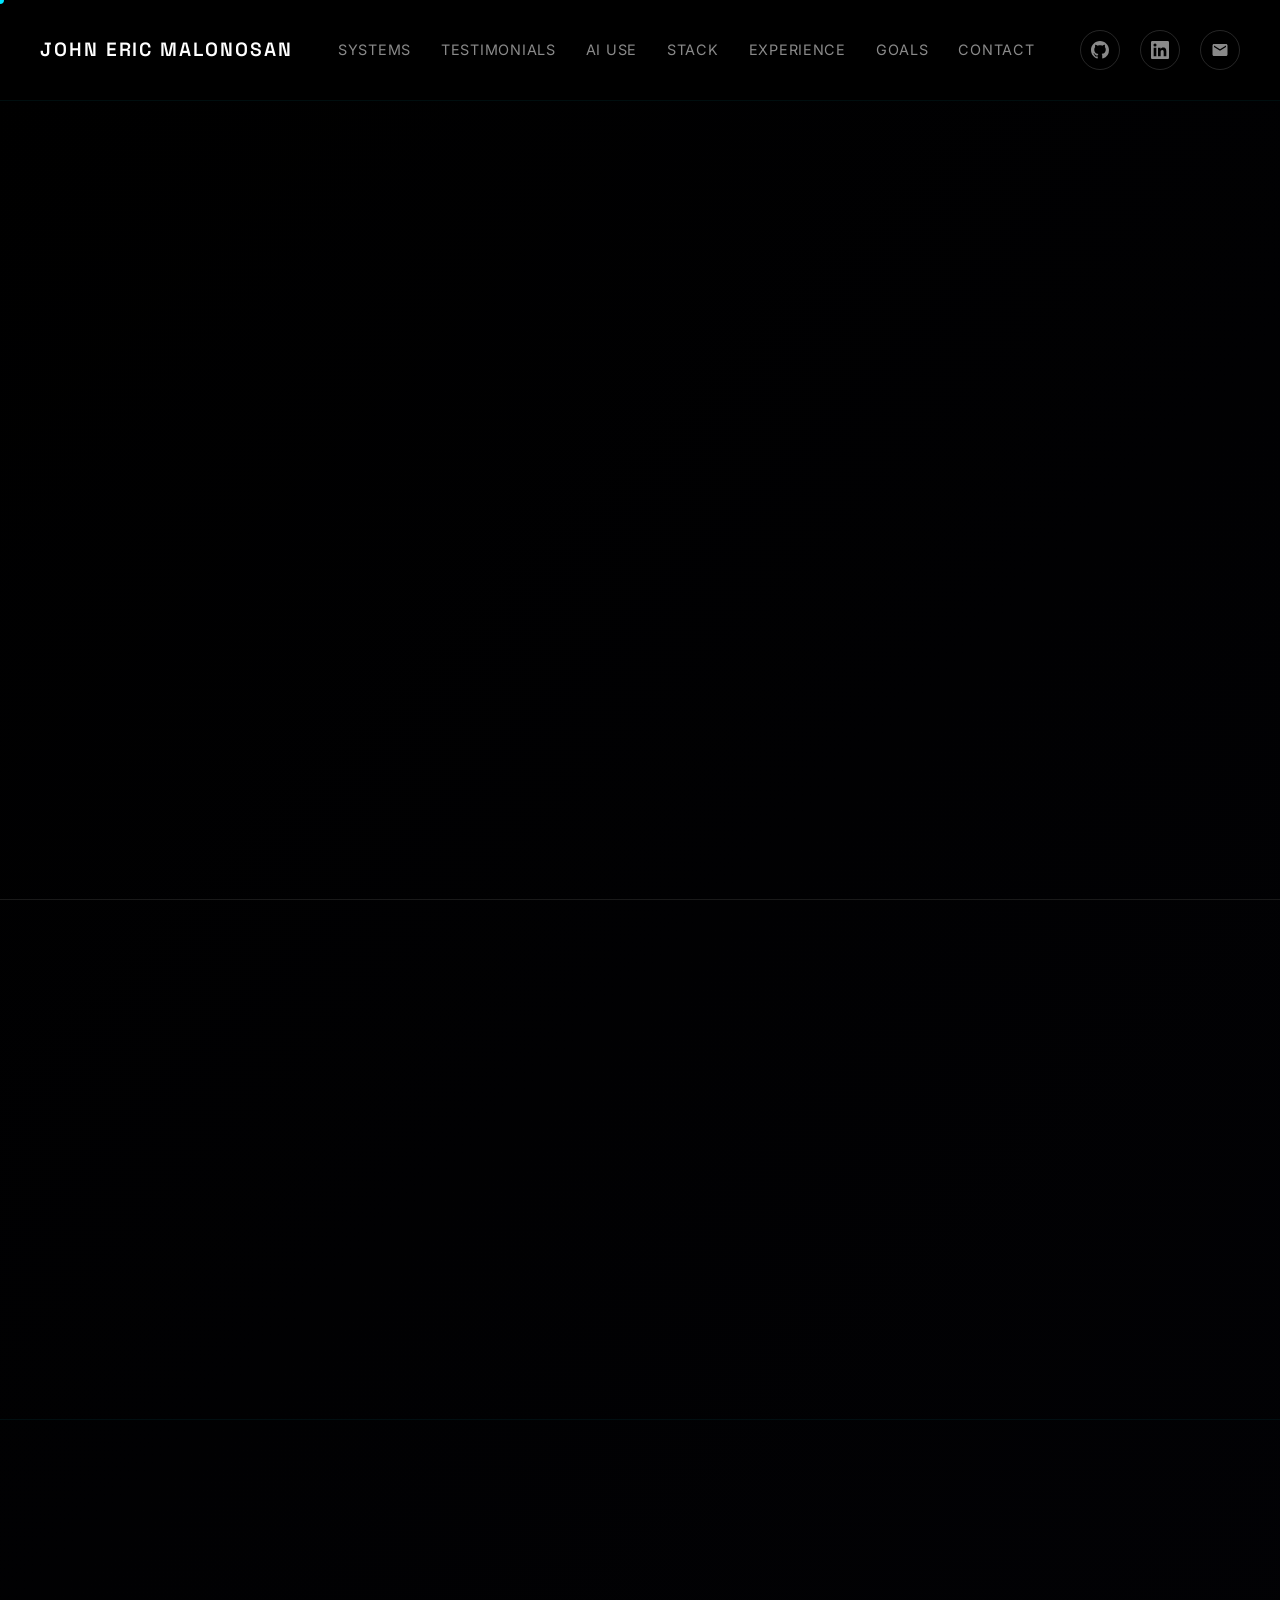
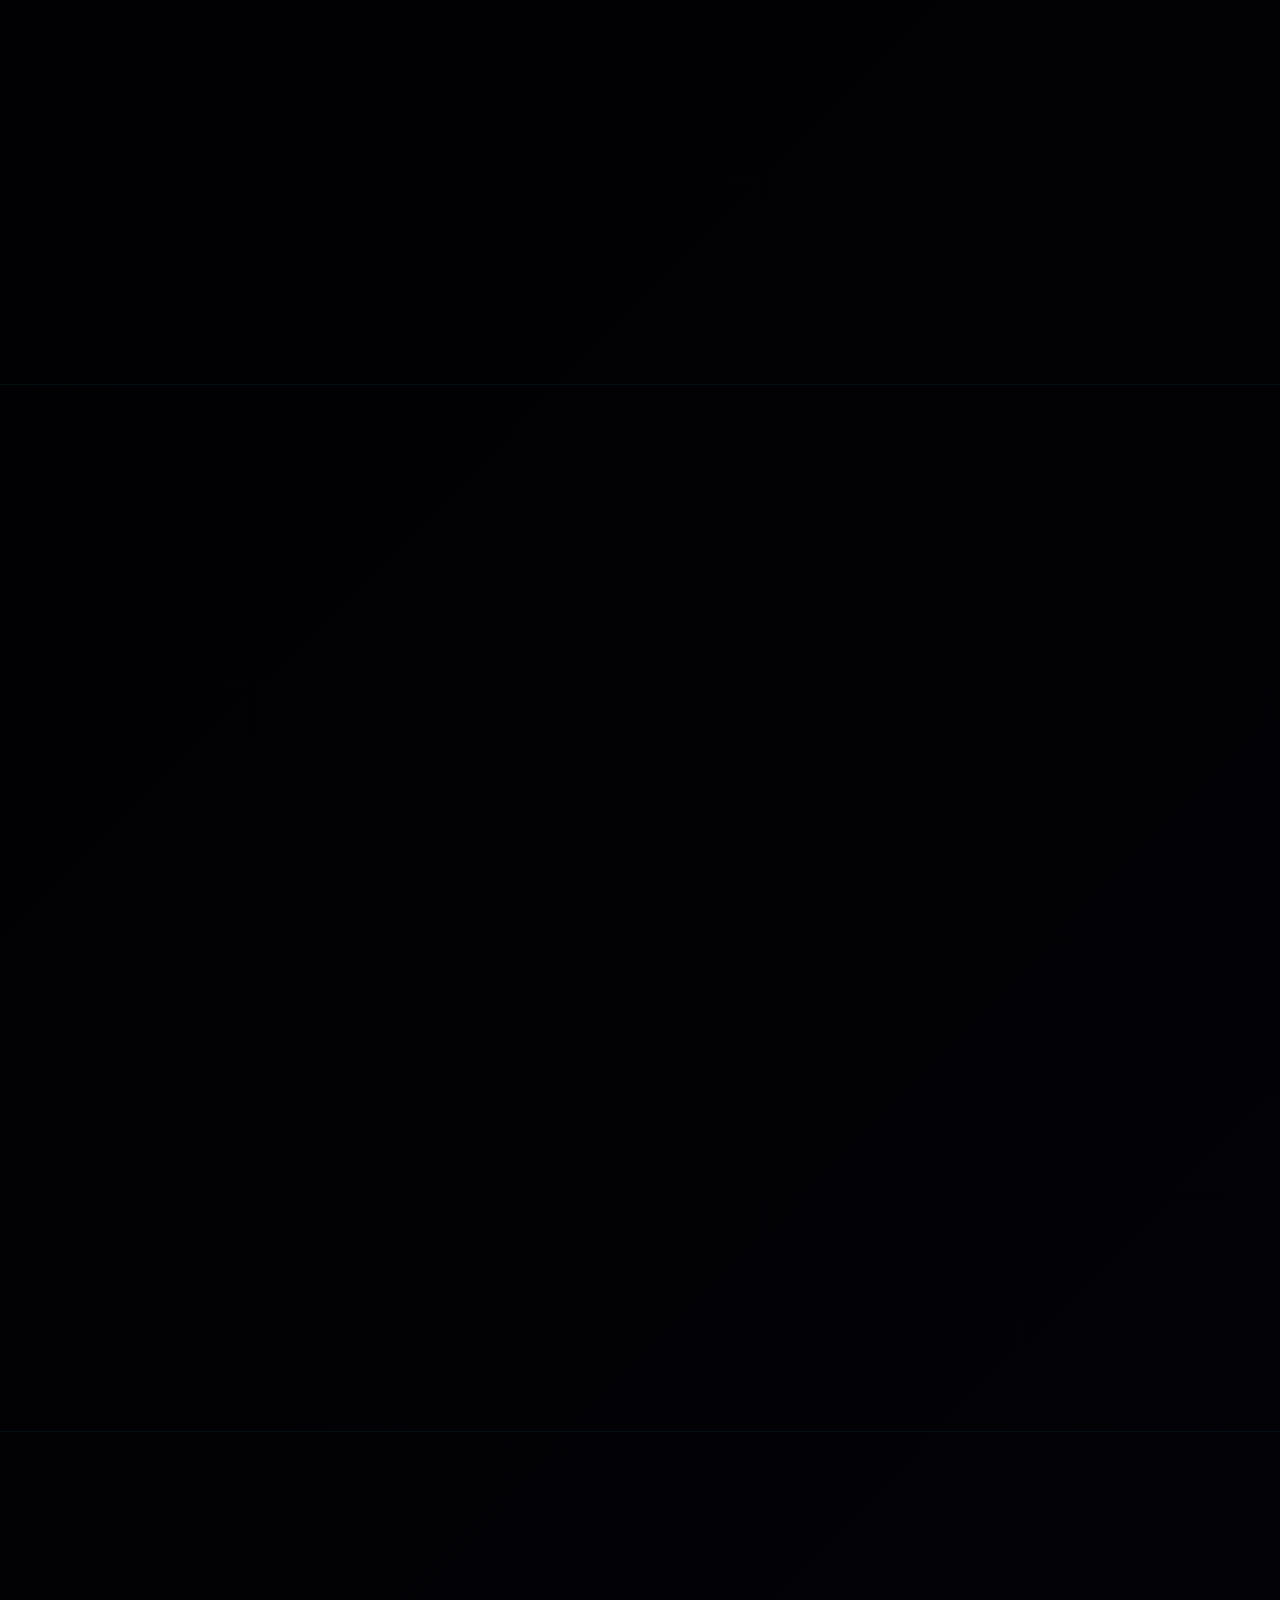
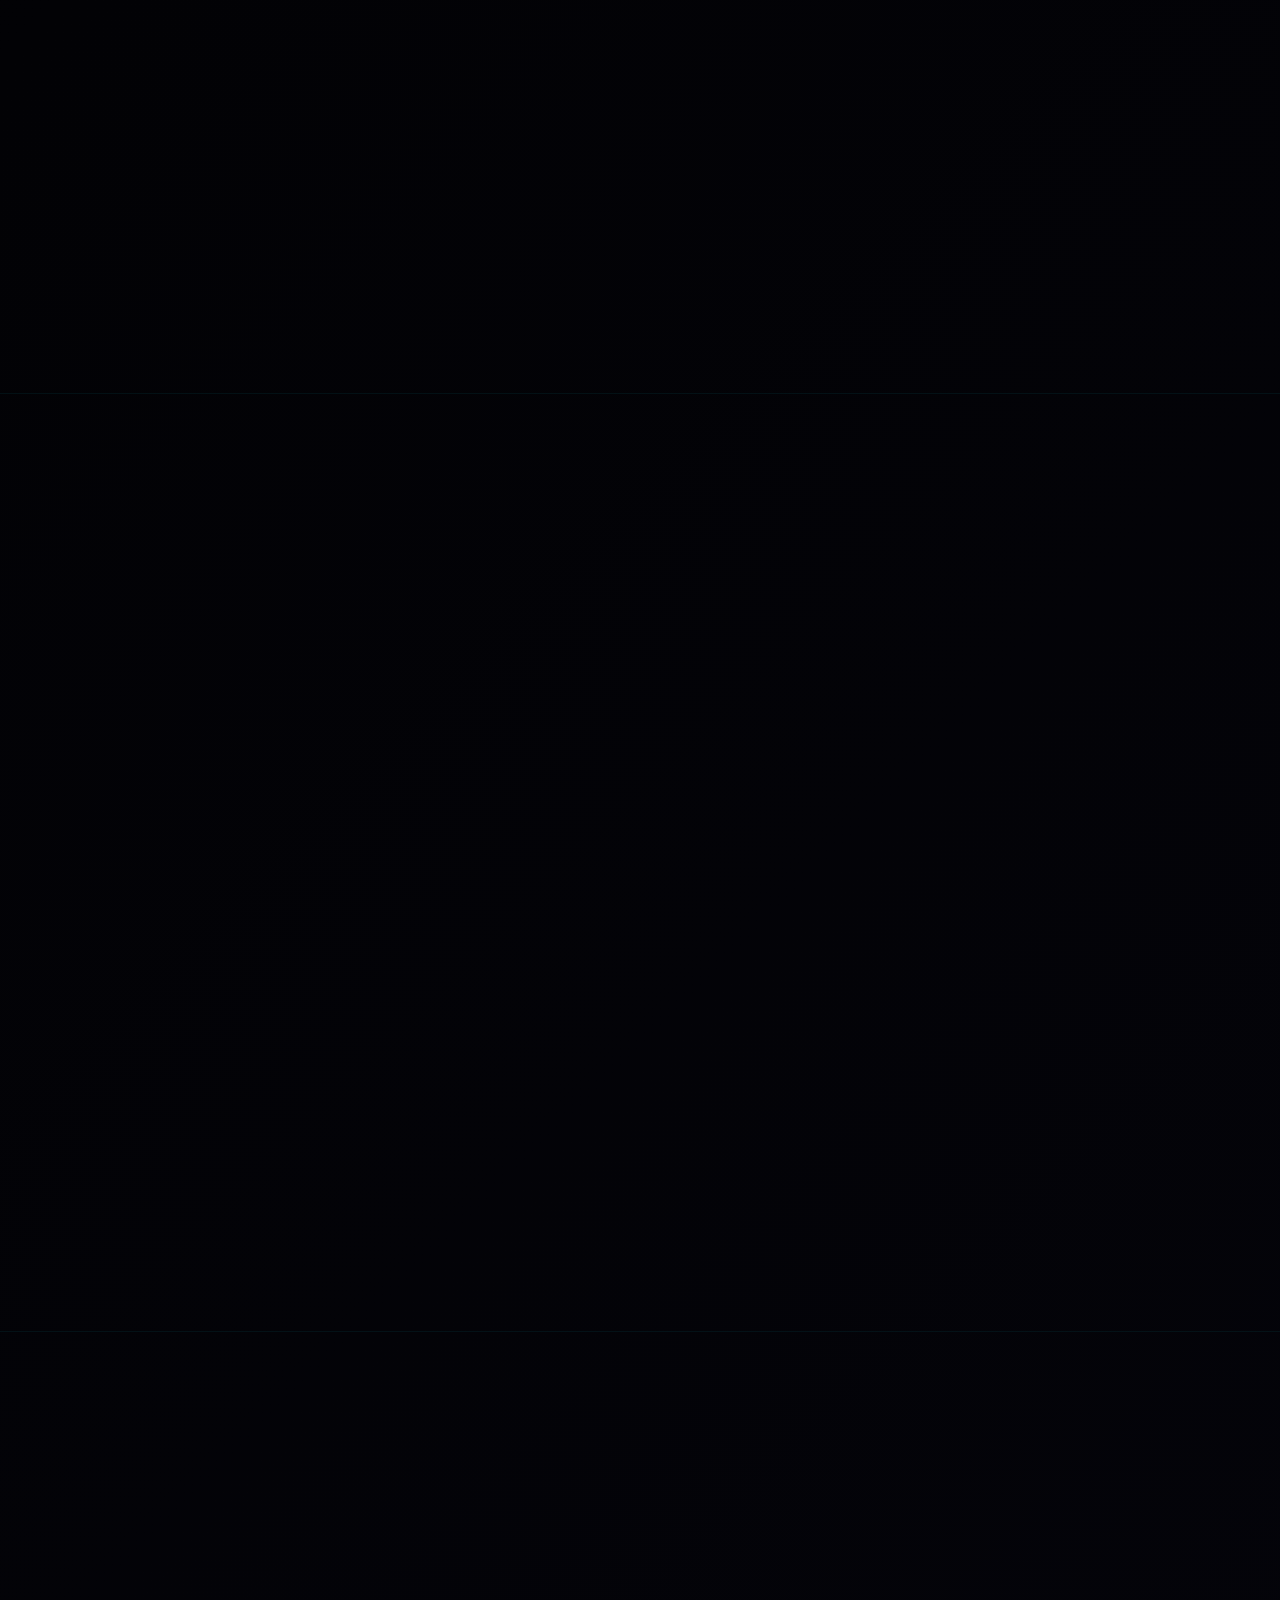
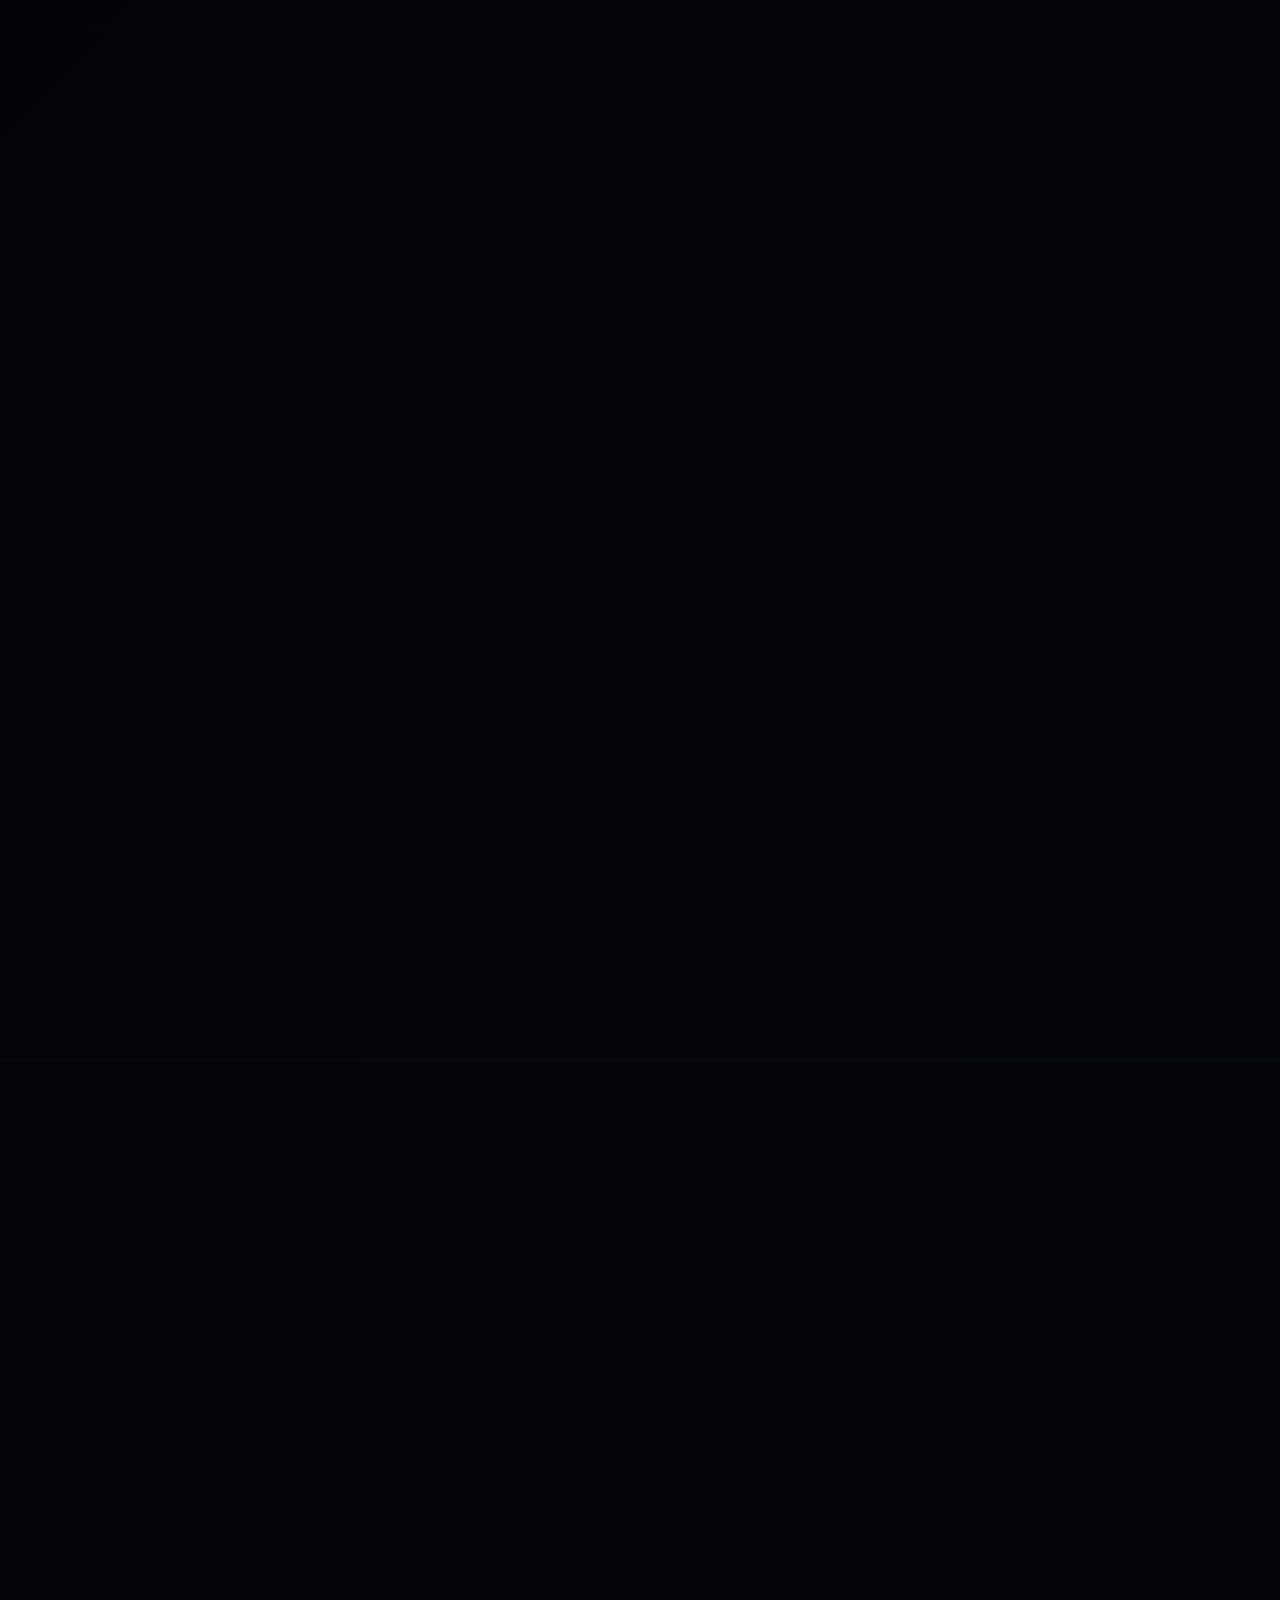
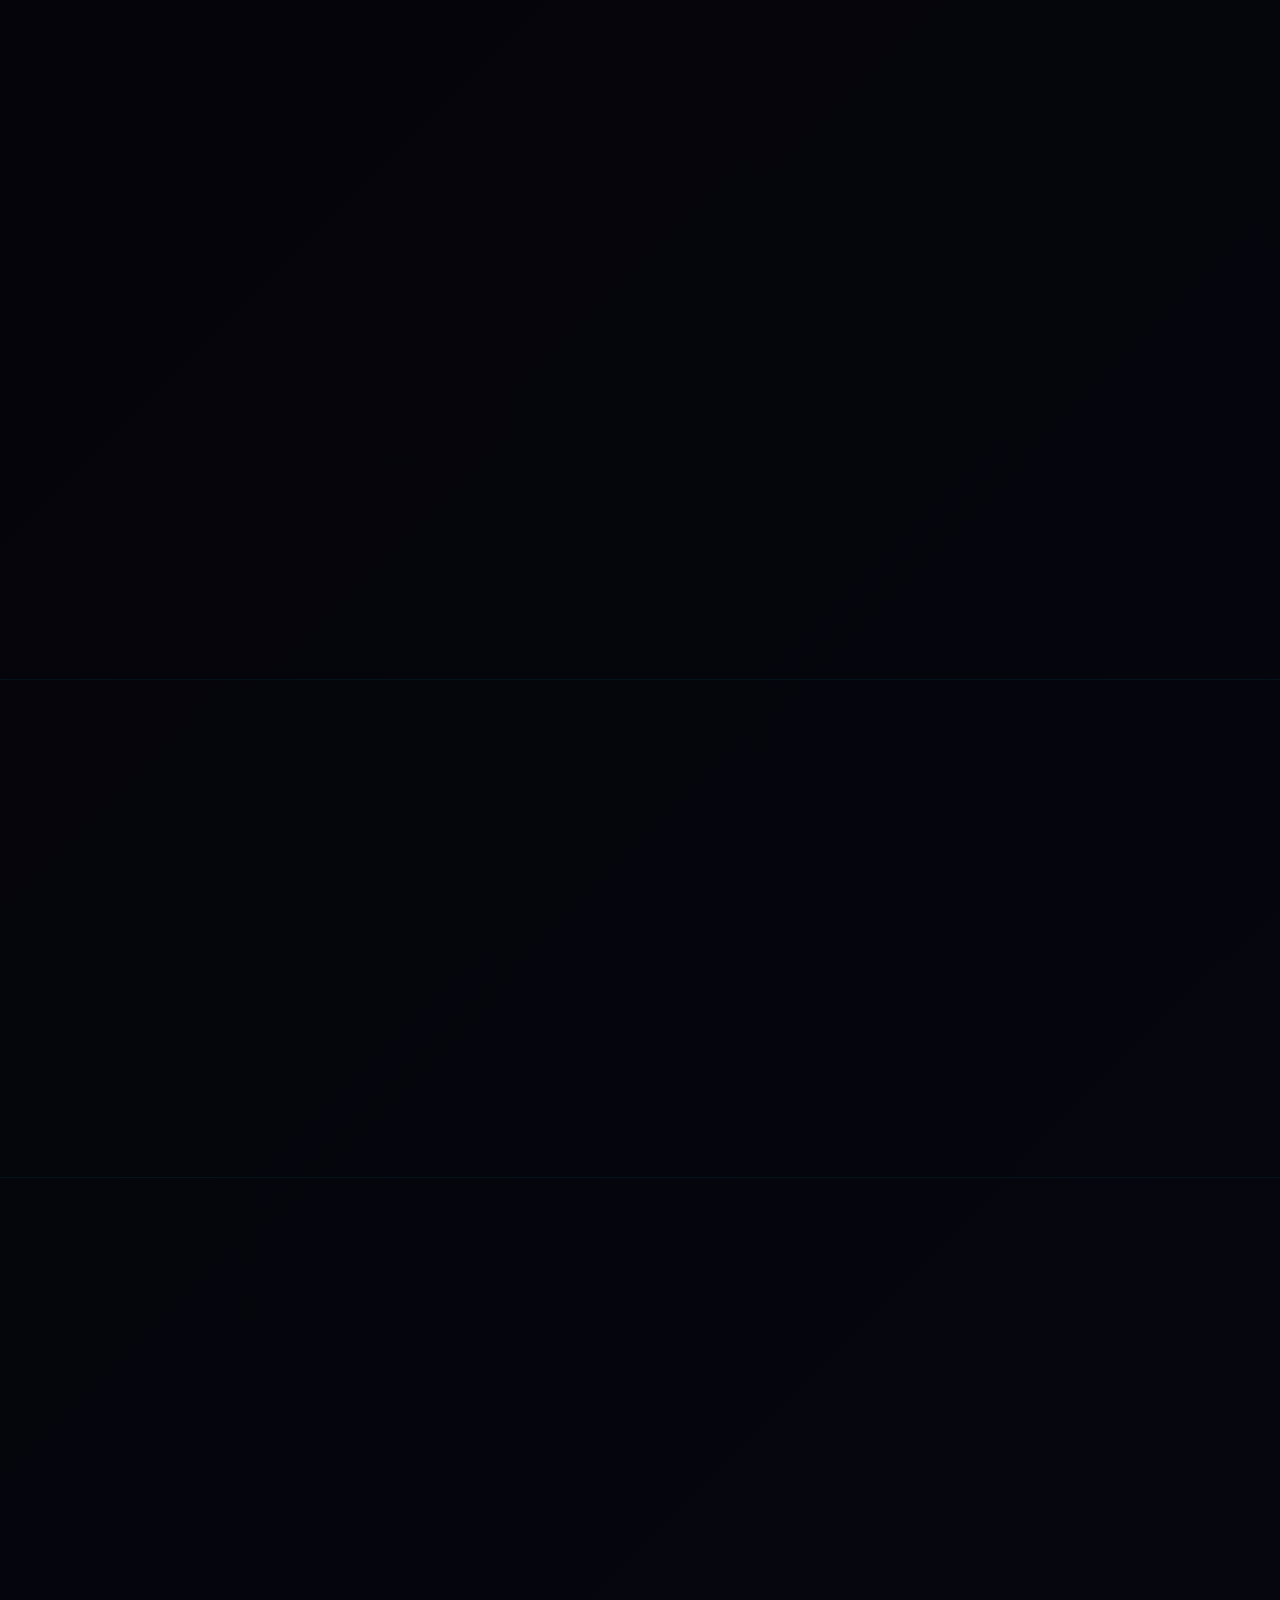
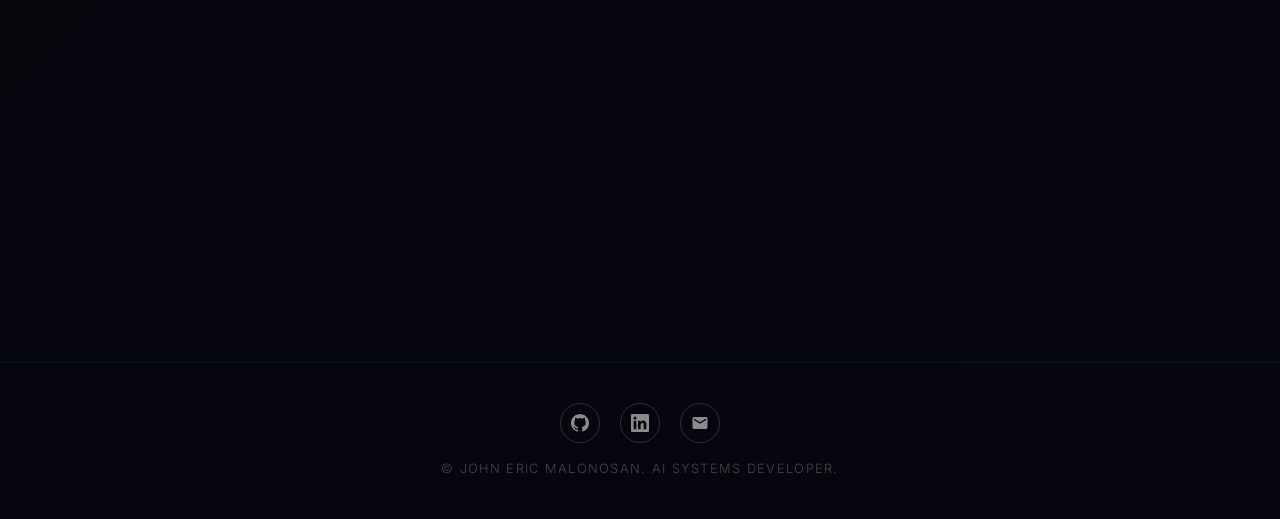
==== index.html @ 4e678adf "Portfolio v1.0 — AI Systems Developer" ====
<!DOCTYPE html>
<html lang="en">
<head>
    <meta charset="UTF-8">
    <meta name="viewport" content="width=device-width, initial-scale=1.0">
    <title>John Eric Malonosan | AI Systems Developer</title>
    <meta name="description" content="AI Systems Developer with 13+ years in IT, logistics, and business systems. Building AI-assisted tools that turn manual workflows into structured systems, dashboards, and automation-ready processes.">
    <meta property="og:title" content="John Eric Malonosan | AI Systems Developer">
    <meta property="og:description" content="AI Systems Developer with 13+ years in IT, logistics, and business systems. Building AI-assisted tools for workflow automation.">
    <meta property="og:type" content="website">
    <meta property="og:image" content="assets/herorobot.png">
    <link rel="preconnect" href="https://fonts.googleapis.com">
    <link rel="preconnect" href="https://fonts.gstatic.com" crossorigin>
    <link href="https://fonts.googleapis.com/css2?family=Inter:wght@300;400;500&family=Space+Grotesk:wght@300;400;500;600;700&display=swap" rel="stylesheet">
    <link rel="stylesheet" href="styles.css">
    <style>
        body {
            background: linear-gradient(135deg, #000000 0%, #06060f 100%);
        }
        section { padding: 120px 0; }
        h1 { font-size: clamp(3rem, 7vw, 6.5rem); }
        h2 { font-size: clamp(2.5rem, 6vw, 5rem); margin-bottom: 40px; }
        p { max-width: 600px; }
        .nav-links { display: flex; gap: 30px; }
        .nav-links a { font-size: 0.9rem; text-transform: uppercase; letter-spacing: 0.05em; font-weight: 400; color: var(--text-muted); }
        .nav-links a:hover { color: var(--text-color); opacity: 1; }
        .nav-links a.active { color: var(--accent); }

        /* Hero */
        .hero {
            min-height: 100vh; display: flex; align-items: center;
            padding-top: 100px; border-bottom: 1px solid #1a1a1a;
        }
        .hero-container {
            display: flex; justify-content: space-between; align-items: center; gap: 80px;
        }
        .hero-left { flex: 1; }
        .hero-right { flex: 0 0 35%; max-width: 400px; }
        
        .hero-meta {
            display: flex; justify-content: space-between; margin-bottom: 40px;
            font-family: var(--font-display); font-size: 0.9rem; text-transform: uppercase;
            letter-spacing: 0.1em; color: var(--text-muted);
        }
        .hero h1 { margin-bottom: 40px; }
        .hero-subtext { font-size: 1.5rem; max-width: 800px; margin-bottom: 60px; color: #e0e0e0; }

        /* Profile Image */
        .hero-img-wrapper {
            width: 100%; aspect-ratio: 4/5; overflow: hidden;
            position: relative; cursor: none;
        }
        .hero-img {
            width: 100%; height: 100%; object-fit: cover;
            display: block;
        }
        .hero-img-robot {
            position: absolute; top: 0; left: 0; z-index: 0;
        }
        .hero-img-real {
            position: absolute; top: 0; left: 0; z-index: 1;
            transform-origin: center center;
            transform: scale(1);
            opacity: 1;
        }
        .electric-particle {
            position: absolute; z-index: 4; pointer-events: none;
            width: 2px; background: var(--accent);
            box-shadow: 0 0 6px var(--accent), 0 0 12px rgba(0,229,255,0.5);
            opacity: 0;
        }
        .scanner-line {
            position: absolute; left: 0; width: 100%; height: 3px;
            background: var(--accent);
            box-shadow: 0 0 15px var(--accent), 0 0 40px rgba(0,229,255,0.3), 0 -2px 8px rgba(255,0,80,0.4), 0 2px 8px rgba(0,80,255,0.4);
            z-index: 4; pointer-events: none;
            top: 0%; opacity: 0;
            transition: opacity 0.3s;
        }
        .hero-img-wrapper.scanning .scanner-line {
            opacity: 1;
        }
        .glitch-layer {
            position: absolute; top: 0; left: 0;
            width: 100%; height: 100%;
            z-index: 3; pointer-events: none;
            opacity: 0; mix-blend-mode: screen;
        }

        /* VHS Static Reveal */
        .vhs-overlay {
            position: absolute; top: 0; left: 0;
            width: 100%; height: 100%;
            pointer-events: none; z-index: 5;
            transition: opacity 0.8s cubic-bezier(0.16, 1, 0.3, 1);
        }
        .vhs-overlay::before {
            content: '';
            position: absolute; top: -10%; left: -10%;
            width: 120%; height: 120%;
            background-image:
                repeating-linear-gradient(90deg, transparent, transparent 2px, rgba(255,255,255,0.08) 2px, rgba(255,255,255,0.08) 3px),
                repeating-linear-gradient(0deg, transparent, transparent 1px, rgba(0,229,255,0.06) 1px, rgba(0,229,255,0.06) 2px);
            opacity: 0.5;
            animation: vhs-jitter 0.3s steps(4) infinite;
            mix-blend-mode: screen;
        }
        .vhs-overlay::after {
            content: '';
            position: absolute; top: -5%; left: -5%;
            width: 110%; height: 110%;
            background: repeating-linear-gradient(0deg, transparent, transparent 2px, rgba(255,255,255,0.04) 2px, rgba(255,255,255,0.04) 3px);
            opacity: 0.6;
            animation: vhs-jitter 0.35s steps(5) infinite reverse;
        }
        .hero-img-wrapper.scanning .vhs-overlay::before { opacity: 0.8; }
        .hero-img-wrapper.scanning .vhs-overlay::after { opacity: 0.9; }
        @keyframes vhs-jitter {
            0% { transform: translate(0, 0); }
            20% { transform: translate(-2px, 1px); }
            50% { transform: translate(1px, -1px); }
            80% { transform: translate(-1px, 2px); }
        }
        .vhs-bar {
            position: absolute; left: -5%;
            width: 110%; height: 18px;
            background: linear-gradient(90deg, transparent 0%, rgba(255,255,255,0.12) 10%, rgba(0,229,255,0.08) 30%, rgba(255,255,255,0.15) 50%, rgba(0,229,255,0.07) 70%, rgba(255,255,255,0.12) 90%, transparent 100%);
            box-shadow: 0 0 30px rgba(0,229,255,0.06), 0 0 60px rgba(0,229,255,0.03);
            opacity: 0; pointer-events: none; border-radius: 1px;
            animation: vhs-sweep 2s ease-in-out infinite;
        }
        @keyframes vhs-sweep {
            0% { top: -12%; opacity: 0; }
            3% { opacity: 0.9; }
            15% { top: 10%; opacity: 0.8; }
            35% { top: 60%; opacity: 1; }
            50% { top: 25%; opacity: 0.6; }
            65% { top: 75%; opacity: 0.9; }
            80% { top: 5%; opacity: 0.7; }
            95% { opacity: 0.6; }
            100% { top: 110%; opacity: 0; }
        }
        .hero-img-wrapper:hover .vhs-overlay { opacity: 0; }

        /* Metrics */
        .metrics-grid { display: grid; grid-template-columns: repeat(3, 1fr); gap: 40px; }
        .metric-card h3 { font-size: 4rem; font-weight: 500; margin-bottom: 10px; color: var(--accent); }
        .metric-card p { font-size: 0.9rem; text-transform: uppercase; letter-spacing: 0.1em; }

        /* Projects */
        .projects-grid { display: grid; grid-template-columns: 1fr 1fr; gap: 40px; }
        
        .project-card {
            border-top: 1px solid rgba(0, 229, 255, 0.15); padding-top: 30px; 
            transition: all 0.4s cubic-bezier(0.16, 1, 0.3, 1);
            display: flex; flex-direction: column; text-decoration: none; color: inherit;
        }
        .project-card:hover {
            transform: translateY(-8px); border-top-color: var(--accent); opacity: 1;
        }
        
        .project-tags { display: flex; gap: 10px; margin-bottom: 20px; flex-wrap: wrap; }
        .project-tags span { font-size: 0.75rem; padding: 4px 10px; border: 1px solid #333; border-radius: 20px; text-transform: uppercase; letter-spacing: 0.05em; color: #aaa; }
        .project-tags span.live { color: #22C55E; border-color: rgba(34, 197, 94, 0.4); background: rgba(34, 197, 94, 0.1); }
        
        .project-header {
            display: flex; justify-content: space-between; align-items: center; margin-bottom: 20px;
        }
        .project-header h3 { margin-bottom: 0; }
        
        .view-link {
            font-family: var(--font-display); font-size: 0.85rem; text-transform: uppercase; letter-spacing: 0.1em;
            opacity: 0; transform: translateX(-10px); transition: all 0.3s ease; color: var(--accent);
        }
        .project-card:hover .view-link { opacity: 1; transform: translateX(0); }

        .project-details p { margin-bottom: 16px; font-size: 1rem; line-height: 1.5; }
        .project-details p:last-child { margin-bottom: 0; }
        
        .detail-label {
            display: inline-block; font-family: var(--font-display); font-weight: 500;
            color: #fff; font-size: 0.85rem; text-transform: uppercase; letter-spacing: 0.05em;
            margin-right: 8px;
        }
        .label-problem.detail-label { color: #F97316; }
        .label-result.detail-label { color: #22C55E; }
        
        .project-card strong { color: #fff; font-weight: 500; }

        /* AI Use */
        .ai-use-grid { display: grid; grid-template-columns: repeat(3, 1fr); gap: 60px; }
        .ai-use-card h4 { font-size: 1.5rem; margin-bottom: 15px; }

        /* Process */
        .process-timeline { display: flex; flex-direction: column; gap: 40px; }
        .process-step { display: grid; grid-template-columns: 100px 1fr 2fr; gap: 40px; align-items: start; padding-bottom: 40px; border-bottom: 1px solid #1a1a1a; }
        .process-step:last-child { border-bottom: none; }
        .step-number { font-family: var(--font-display); font-size: 1.5rem; color: var(--accent); }
        .step-content h4 { font-size: 1.5rem; }

        /* Stack */
        .stack-grid { display: grid; grid-template-columns: 1fr 1fr; gap: 40px; align-items: start; }
        .stack-card h4 { font-size: 1.2rem; text-transform: uppercase; letter-spacing: 0.1em; color: var(--accent); margin-bottom: 20px; }
        .stack-card p { max-width: none; }
        .tag-cloud { display: flex; flex-wrap: wrap; gap: 12px; }
        .ai-tool-grid {
            display: flex;
            flex-wrap: wrap;
            gap: 20px 16px;
            justify-content: flex-start;
        }
        .ai-tool-item {
            display: flex; flex-direction: column; align-items: center; justify-content: flex-start;
            gap: 6px; text-decoration: none; width: 72px; text-align: center;
            transition: all 0.3s cubic-bezier(0.16, 1, 0.3, 1);
        }
        .ai-tool-item:hover {
            transform: translateY(-4px);
        }
        .ai-tool-icon {
            width: 56px; height: 56px; border-radius: 14px;
            display: flex; align-items: center; justify-content: center;
            border: 1px solid rgba(255,255,255,0.1);
            background: rgba(255,255,255,0.25);
            transition: all 0.3s cubic-bezier(0.16, 1, 0.3, 1);
            overflow: hidden;
            flex-shrink: 0;
        }
        .ai-tool-icon img {
            width: 36px; height: 36px;
            object-fit: contain;
            flex-shrink: 0;
        }
        .ai-tool-item:hover .ai-tool-icon {
            border-color: rgba(255,255,255,0.25);
            box-shadow: 0 8px 24px rgba(0,0,0,0.3);
        }
        .ai-tool-name {
            font-family: var(--font-display); font-size: 0.8rem;
            color: var(--text-muted); text-align: center;
            transition: color 0.3s ease;
        }
        .ai-tool-item:hover .ai-tool-name {
            color: #fff;
        }
        .tag-cloud span { font-family: var(--font-display); font-size: 1.1rem; color: #fff; }
        .cert-grid {
            display: grid; grid-template-columns: 1fr 1fr; gap: 16px;
        }
        .cert-card {
            border: 1px solid #222; padding: 20px; text-decoration: none; color: inherit;
            display: flex; flex-direction: column; gap: 6px;
            transition: all 0.3s cubic-bezier(0.16, 1, 0.3, 1);
        }
        .cert-card:hover {
            border-color: rgba(0, 229, 255, 0.3); transform: translateY(-4px);
        }
        .cert-card h4 { font-size: 0.95rem; font-weight: 500; margin-bottom: 2px; line-height: 1.3; }
        .cert-card .cert-desc { font-size: 0.85rem; color: #aaa; line-height: 1.4; }
        .cert-card .cert-meta { font-size: 0.75rem; color: #666; text-transform: uppercase; letter-spacing: 0.05em; }
        .cert-card .cert-link {
            font-size: 0.7rem; color: var(--accent); text-transform: uppercase; letter-spacing: 0.1em;
            opacity: 0; transition: opacity 0.3s ease; margin-top: 4px;
        }
        .cert-card:hover .cert-link { opacity: 0.7; }

        /* Contact */
        .contact-section { text-align: center; padding: 160px 0; }
        .contact-section h2 { font-size: clamp(3rem, 8vw, 7rem); margin-bottom: 30px; }
        .contact-subtext { margin: 0 auto 60px; font-size: 1.2rem; }
        .contact-buttons { display: flex; justify-content: center; gap: 30px; flex-wrap: wrap; }

        /* Testimonials */
        .testimonials-grid { display: grid; grid-template-columns: 1fr 1fr; gap: 40px; }
        .testimonial-card { border-left: 2px solid var(--accent); padding: 30px 30px 30px 30px; }
        .testimonial-card blockquote { font-size: 1.15rem; color: #ccc; line-height: 1.7; margin-bottom: 20px; font-style: italic; }
        .testimonial-card cite { font-style: normal; font-size: 0.85rem; color: var(--text-muted); text-transform: uppercase; letter-spacing: 0.05em; }

        /* Social Icons */
        .social-icons { display: flex; gap: 20px; }
        .social-icons a {
            width: 40px; height: 40px; border-radius: 50%;
            border: 1px solid rgba(255,255,255,0.15); display: flex;
            align-items: center; justify-content: center;
            color: var(--text-muted); transition: all 0.3s ease; text-decoration: none;
        }
        .social-icons a:hover { border-color: var(--accent); color: var(--accent); background: rgba(0,229,255,0.08); }
        .social-icons a svg { width: 18px; height: 18px; fill: currentColor; }

        /* Burger Menu */
        .burger { display: none; background: none; border: none; cursor: pointer; padding: 8px; z-index: 1001; }
        .burger span { display: block; width: 24px; height: 2px; background: var(--text-color); margin: 5px 0; transition: all 0.3s ease; }
        .burger.active span:nth-child(1) { transform: rotate(45deg) translate(5px, 5px); }
        .burger.active span:nth-child(2) { opacity: 0; }
        .burger.active span:nth-child(3) { transform: rotate(-45deg) translate(5px, -5px); }

        /* What I'm Looking For */
        .looking-for { max-width: 800px; margin: 0 auto; text-align: center; }
        .looking-for p { max-width: none; margin: 0 auto; font-size: 1.15rem; color: #ccc; line-height: 1.8; }
        .btn { font-family: var(--font-display); font-size: 1rem; text-transform: uppercase; letter-spacing: 0.1em; padding: 15px 30px; border: 1px solid var(--accent); border-radius: 50px; transition: all 0.3s ease; color: var(--accent); }
        .btn:hover { background: var(--accent); color: #000; opacity: 1; }
        .btn-secondary { border: 1px solid rgba(0, 229, 255, 0.3); color: #aaa; }
        .btn-secondary:hover { border-color: var(--accent); color: var(--accent); background: transparent; }

        footer { padding: 40px; text-align: center; font-size: 0.8rem; color: #444; text-transform: uppercase; letter-spacing: 0.1em; }
        #back-to-top {
            position: fixed; bottom: 30px; right: 30px; width: 44px; height: 44px;
            border-radius: 50%; border: 1px solid rgba(0, 229, 255, 0.2);
            background: rgba(0, 0, 0, 0.8); color: var(--accent);
            font-size: 1.2rem; cursor: none; z-index: 999;
            display: flex; align-items: center; justify-content: center;
            opacity: 0; transform: translateY(20px);
            transition: opacity 0.3s, transform 0.3s, border-color 0.3s;
            pointer-events: none;
        }
        #back-to-top.visible { opacity: 1; transform: translateY(0); pointer-events: auto; }
        #back-to-top:hover { border-color: var(--accent); background: rgba(0, 229, 255, 0.1); }

        /* Available Status Dot */
        .status-dot {
            display: inline-block; width: 8px; height: 8px;
            background-color: #22C55E; border-radius: 50%;
            margin-right: 8px; vertical-align: middle;
            animation: pulse-dot 2s ease-in-out infinite;
        }
        @keyframes pulse-dot {
            0%, 100% { opacity: 1; box-shadow: 0 0 0 0 rgba(34, 197, 94, 0.6); }
            50% { opacity: 0.7; box-shadow: 0 0 0 6px rgba(34, 197, 94, 0); }
        }

        /* Reveal Animation */
        .reveal { opacity: 0; transform: translateY(30px); transition: opacity 0.8s cubic-bezier(0.16, 1, 0.3, 1), transform 0.8s cubic-bezier(0.16, 1, 0.3, 1); }
        .reveal.visible { opacity: 1; transform: translateY(0); }

        /* Responsive */
        @media (max-width: 768px) {
            body { cursor: auto; }
            a, button, .project-card { cursor: pointer; }
            .cursor { display: none; }
            .container { padding: 0 20px; }
            section { padding: 80px 0; }
            .nav-links {
                display: none; position: fixed; top: 0; left: 0; width: 100%; height: 100vh;
                background: rgba(0,0,0,0.95); flex-direction: column; align-items: center;
                justify-content: center; gap: 30px; z-index: 1000;
            }
            .nav-links.open { display: flex; }
            .nav-links a { font-size: 1.2rem; }
            .burger { display: block; }
            .social-icons { display: none; }

            .hero-container { flex-direction: column; gap: 40px; }
            .hero-right { flex: 1; width: 100%; max-width: 100%; margin: 0 auto; }

            .metrics-grid, .projects-grid, .ai-use-grid, .stack-grid, .cert-grid, .testimonials-grid { grid-template-columns: 1fr; gap: 40px; }
            .ai-tool-grid { gap: 20px 16px; }
            .ai-tool-item { width: 72px; }
            .process-step { grid-template-columns: 1fr; gap: 10px; }
            .hero-meta { flex-direction: column; gap: 10px; }
        }
        @media (max-width: 420px) {
            .ai-tool-grid { gap: 16px 12px; }
            .ai-tool-item { width: 64px; }
        }
    </style>
</head>
<body>

    <div class="cursor" id="cursor"></div>

    <header class="navbar">
        <a href="#hero" class="logo">John Eric Malonosan</a>
        <nav class="nav-links">
            <a href="#systems" class="nav-link">Systems</a>
            <a href="#testimonials" class="nav-link">Testimonials</a>
            <a href="#ai-use" class="nav-link">AI Use</a>
            <a href="#stack" class="nav-link">Stack</a>
            <a href="#experience" class="nav-link">Experience</a>
            <a href="#looking-for" class="nav-link">Goals</a>
            <a href="#contact" class="nav-link">Contact</a>
        </nav>
        <button class="burger" id="burger" aria-label="Menu">
            <span></span><span></span><span></span>
        </button>
        <div class="social-icons">
            <a href="https://github.com/codencire-netizen" target="_blank" aria-label="GitHub"><svg viewBox="0 0 24 24"><path d="M12 0C5.37 0 0 5.37 0 12c0 5.31 3.435 9.795 8.205 11.385.6.105.825-.255.825-.57 0-.285-.015-1.23-.015-2.235-3.015.555-3.795-.735-4.035-1.41-.135-.345-.72-1.41-1.23-1.695-.42-.225-1.02-.78-.015-.795.945-.015 1.62.87 1.845 1.23 1.08 1.815 2.805 1.305 3.495.99.105-.78.42-1.305.765-1.605-2.67-.3-5.466-1.335-5.466-5.925 0-1.305.465-2.385 1.23-3.225-.12-.3-.54-1.53.12-3.18 0 0 1.005-.315 3.3 1.23.96-.27 1.98-.405 3-.405s2.04.135 3 .405c2.295-1.56 3.3-1.23 3.3-1.23.66 1.65.24 2.88.12 3.18.765.84 1.23 1.905 1.23 3.225 0 4.605-2.805 5.625-5.475 5.925.435.375.81 1.095.81 2.22 0 1.605-.015 2.895-.015 3.3 0 .315.225.69.825.57A12.02 12.02 0 0024 12c0-6.63-5.37-12-12-12z"/></svg></a>
            <a href="https://linkedin.com/in/jemalonosan" target="_blank" aria-label="LinkedIn"><svg viewBox="0 0 24 24"><path d="M20.447 20.452h-3.554v-5.569c0-1.328-.027-3.037-1.852-3.037-1.853 0-2.136 1.445-2.136 2.939v5.607H9.351V9h3.414v1.561h.046c.477-.9 1.637-1.85 3.37-1.85 3.601 0 4.267 2.37 4.267 5.455v6.286zM5.337 7.433a2.062 2.062 0 01-2.063-2.065 2.064 2.064 0 112.063 2.065zm1.782 13.019H3.555V9h3.564v11.452zM22.225 0H1.771C.792 0 0 .774 0 1.729v20.542C0 23.227.792 24 1.771 24h20.451C23.2 24 24 23.227 24 22.271V1.729C24 .774 23.2 0 22.222 0h.003z"/></svg></a>
            <a href="mailto:jemalonosan@gmail.com" aria-label="Email"><svg viewBox="0 0 24 24"><path d="M20 4H4c-1.1 0-2 .9-2 2v12c0 1.1.9 2 2 2h16c1.1 0 2-.9 2-2V6c0-1.1-.9-2-2-2zm0 4l-8 5-8-5V6l8 5 8-5v2z"/></svg></a>
        </div>
    </header>

    <!-- Hero -->
    <section id="hero" class="hero">
        <div class="container hero-container">
            <div class="hero-left">
                <div class="hero-meta reveal">
                    <span><span class="status-dot"></span>Available for Work</span>
                    <span>AI / Workflow Automation</span>
                </div>
                <h1 class="reveal">AI Systems Developer for workflow automation.</h1>
                <p class="hero-subtext reveal">With 13+ years in IT, logistics, and business systems, I build AI-assisted tools that turn manual workflows into structured systems, dashboards, and automation-ready processes.</p>
            </div>
            
            <div class="hero-right reveal">
                <div class="hero-img-wrapper">
                    <img src="assets/herorobot.png" alt="AI Systems Developer - Robot" class="hero-img hero-img-robot">
                    <img src="assets/hero.jpg" alt="John Eric Malonosan - AI Systems Developer" class="hero-img hero-img-real">
                    <div class="glitch-layer"></div>
                    <div class="vhs-overlay">
                        <div class="vhs-bar" style="animation-delay: 0s;"></div>
                        <div class="vhs-bar" style="animation-delay: -0.8s;"></div>
                        <div class="vhs-bar" style="animation-delay: -1.6s;"></div>
                    </div>
                </div>
            </div>
        </div>
    </section>

    <!-- Metrics -->
    <section id="metrics">
        <div class="container">
            <div class="metrics-grid">
                <div class="metric-card reveal"><h3>1,000+</h3><p>SKUs Supported</p></div>
                <div class="metric-card reveal"><h3>500+</h3><p>Daily Transactions</p></div>
                <div class="metric-card reveal"><h3>12x</h3><p>Faster Delay Detection</p></div>
                <div class="metric-card reveal"><h3>25%</h3><p>Less Manual Reporting</p></div>
                <div class="metric-card reveal"><h3>13+</h3><p>Years IT Experience</p></div>
                <div class="metric-card reveal"><h3>3,300+</h3><p>Transactions Managed</p></div>
            </div>
        </div>
    </section>

    <!-- Testimonials -->
    <section id="testimonials">
        <div class="container">
            <h2 class="reveal">What People Say</h2>
            <div class="testimonials-grid">
                <div class="testimonial-card reveal">
                    <blockquote>"Eric built a system that replaced 3 hours of daily manual reporting with a single dashboard. His ability to translate business needs into working tools is rare."</blockquote>
                    <cite>Operations Manager — Sikat Araw Trading Corp</cite>
                </div>
                <div class="testimonial-card reveal">
                    <blockquote>"He led our IT team with zero audit non-conformities across two ISO external reviews. That kind of discipline shows in every system he builds."</blockquote>
                    <cite>Quality Manager — Ray A. Gapuz Review System</cite>
                </div>
            </div>
        </div>
    </section>

    <!-- Systems / Projects -->
    <section id="systems">
        <div class="container">
            <h2 class="reveal">Built AI-Assisted Systems</h2>
            <div class="projects-grid">
                
                <!-- Project 1 -->
                <article class="project-card reveal" onclick="window.open('project-freight.html', '_blank')">
                    <div class="project-tags">
                        <span>DeepSeek</span><span>Claude</span><span>JavaScript</span><span class="live">Live</span>
                    </div>
                    <div class="project-header">
                        <h3>Freight Shipment Tracker</h3>
                        <span class="view-link">View Project ↗</span>
                    </div>
                    <div class="project-details">
                        <p><span class="detail-label label-problem">Problem</span>Shipment status scattered across carrier websites, emails, and spreadsheets — no single source of truth.</p>
                        <p><span class="detail-label">Solution</span>Built a real-time dispatch dashboard with shipment lifecycle tracking, KPI monitoring, and BOL/POD workflows.</p>
                        <p><span class="detail-label label-result">Result</span><strong>100+</strong> shipments tracked solo — delay detection cut from <strong>48 hours to under 4 hours</strong>.</p>
                    </div>
                </article>

                <!-- Project 2 -->
                <article class="project-card reveal" onclick="window.open('project-inventory.html', '_blank')">
                    <div class="project-tags">
                        <span>Claude</span><span>Codex</span><span>PWA</span><span class="live">Live</span>
                    </div>
                    <div class="project-header">
                        <h3>Inventory Management PWA</h3>
                        <span class="view-link">View Project ↗</span>
                    </div>
                    <div class="project-details">
                        <p><span class="detail-label label-problem">Problem</span>Warehouse staff relied on paper counts and desktop-only systems that went down with the network.</p>
                        <p><span class="detail-label">Solution</span>Designed an offline-first Progressive Web App for Android tablets — zero server dependency, syncs when online.</p>
                        <p><span class="detail-label label-result">Result</span><strong>99%</strong> inventory accuracy across <strong>1,000+ SKUs</strong> — <strong>30% fewer</strong> fulfillment delays in active daily use.</p>
                    </div>
                </article>

                <!-- Project 3 -->
                <article class="project-card reveal" onclick="window.open('project-ar.html', '_blank')">
                    <div class="project-tags">
                        <span>Kimi</span><span>Mimo</span><span>Claude</span><span class="live">Live</span>
                    </div>
                    <div class="project-header">
                        <h3>Accounts Receivable Dashboard</h3>
                        <span class="view-link">View Project ↗</span>
                    </div>
                    <div class="project-details">
                        <p><span class="detail-label label-problem">Problem</span>Finance team spent hours manually pivoting Excel exports to track aging buckets and outstanding receivables.</p>
                        <p><span class="detail-label">Solution</span>Built a web dashboard that ingests raw Excel exports, auto-buckets by aging, and surfaces SOA detail live.</p>
                        <p><span class="detail-label label-result">Result</span>Real-time receivables visibility — <strong>eliminated manual reporting</strong> cycles — reduced manual workload by <strong>25%</strong>.</p>
                    </div>
                </article>

                <!-- Project 4 -->
                <article class="project-card reveal" onclick="window.open('project-wholesale.html', '_blank')">
                    <div class="project-tags">
                        <span>JavaScript</span><span>Role-Based Auth</span><span>Audit Trail</span><span class="live">Live</span>
                    </div>
                    <div class="project-header">
                        <h3>Wholesale Sales Management</h3>
                        <span class="view-link">View Project ↗</span>
                    </div>
                    <div class="project-details">
                        <p><span class="detail-label label-problem">Problem</span>Wholesale operations used scattered spreadsheets for invoicing, receivables, and aging — no unified system, no audit trail, no role control.</p>
                        <p><span class="detail-label">Solution</span>Built a full-stack sales management system with encoding, SOA generation, aging reports, role-based access (Admin/Encoder/Reviewer/Viewer), and activity logging.</p>
                        <p><span class="detail-label label-result">Result</span>Single-platform system handling <strong>3,300+ transactions</strong> — <strong>zero non-conformities</strong> across ISO 9001:2015 audits — deployed live on Vercel.</p>
                    </div>
                </article>

            </div>
        </div>
    </section>

    <!-- How I Use AI -->
    <section id="ai-use">
        <div class="container">
            <h2 class="reveal">How I Use AI</h2>
            <div class="ai-use-grid">
                <div class="ai-use-card reveal"><h4>Workflow Mapping & Architecture</h4><p>Using AI to visualize operational bottlenecks, define MVP scopes, user stories, and structure end-to-end automation-ready processes.</p></div>
                <div class="ai-use-card reveal"><h4>Development & Debugging</h4><p>Accelerating builds with AI-assisted code refinement, database schema design, logic validation, and performance optimization.</p></div>
                <div class="ai-use-card reveal"><h4>Documentation & Optimization</h4><p>Generating clear SOPs, refining UI/UX copy, and producing technical documentation that ensures systems are operational on day one.</p></div>
            </div>
        </div>
    </section>

    <!-- Process -->
    <section id="process">
        <div class="container">
            <h2 class="reveal">AI Systems Builder Process</h2>
            <div class="process-timeline">
                <div class="process-step reveal">
                    <div class="step-number">01</div><h4>Discovery & Mapping</h4>
                    <p>Analyze manual workflows, identify bottlenecks, and map the automation-ready architecture.</p>
                </div>
                <div class="process-step reveal">
                    <div class="step-number">02</div><h4>AI-Assisted Architecture</h4>
                    <p>Utilize AI tools to plan data structures, define KPIs, and draft the technical blueprint.</p>
                </div>
                <div class="process-step reveal">
                    <div class="step-number">03</div><h4>Iterative Development</h4>
                    <p>Build the system (dashboards, PWAs, APIs) using AI for code refinement and debugging.</p>
                </div>
                <div class="process-step reveal">
                    <div class="step-number">04</div><h4>Testing & Documentation</h4>
                    <p>Validate the MVP, generate SOPs via AI, and ensure the system is operational on day one.</p>
                </div>
            </div>
        </div>
    </section>

    <!-- Stack -->
    <section id="stack">
        <div class="container">
            <h2 class="reveal">Stack & Background</h2>
            <div class="stack-grid">
                <div class="stack-card reveal">
                    <h4>Frontend</h4>
                    <div class="tag-cloud"><span>HTML</span><span>CSS</span><span>JavaScript</span><span>Next.js</span><span>Tailwind CSS</span></div>
                </div>
                <div class="stack-card reveal">
                    <h4>Backend</h4>
                    <div class="tag-cloud"><span>PHP</span><span>Laravel</span><span>Python</span><span>Node.js</span><span>REST API</span><span>API Integration</span><span>Supabase</span><span>Firebase</span><span>LocalStorage</span></div>
                </div>
                <div class="stack-card reveal">
                    <h4>Database</h4>
                    <div class="tag-cloud"><span>SQL</span><span>MySQL</span><span>PostgreSQL</span><span>SQLite</span><span>SQL Server</span><span>phpMyAdmin</span><span>Database Schema</span></div>
                </div>
                <div class="stack-card reveal">
                    <h4>Deployment & DevOps</h4>
                    <div class="tag-cloud"><span>Git</span><span>GitHub</span><span>Vercel</span><span>Netlify</span><span>Replit</span><span>Domain/DNS</span></div>
                </div>
                <div class="stack-card reveal">
                    <h4>Business & Data Tools</h4>
                    <div class="tag-cloud"><span>Advanced Excel</span><span>Pivot Tables</span><span>Macros</span><span>Google Sheets</span><span>KPI Dashboards</span><span>SOPs</span><span>Process Mapping</span><span>ISO 9001:2015</span><span>User Testing</span></div>
                </div>
                <div class="stack-card reveal">
                    <h4>AI Tool Stack</h4>
                    <div class="ai-tool-grid">
                        <div class="ai-tool-item">
                            <div class="ai-tool-icon">
                            <img src="assets/claude.png" alt="Claude" width="36" height="36" loading="lazy">
                        </div>
                            <span class="ai-tool-name">Claude</span>
                        </div>
                        <div class="ai-tool-item">
                            <div class="ai-tool-icon">
                            <img src="assets/codex.png" alt="Codex" width="36" height="36" loading="lazy">
                        </div>
                            <span class="ai-tool-name">Codex</span>
                        </div>
                        <div class="ai-tool-item">
                            <div class="ai-tool-icon">
                            <img src="assets/deepseek.png" alt="DeepSeek" width="36" height="36" loading="lazy">
                        </div>
                            <span class="ai-tool-name">DeepSeek</span>
                        </div>
                        <div class="ai-tool-item">
                            <div class="ai-tool-icon">
                            <img src="assets/kimi.png" alt="Kimi" width="36" height="36" loading="lazy">
                        </div>
                            <span class="ai-tool-name">Kimi</span>
                        </div>
                        <div class="ai-tool-item">
                            <div class="ai-tool-icon">
                            <img src="assets/mimo.png" alt="Mimo" width="36" height="36" loading="lazy">
                        </div>
                            <span class="ai-tool-name">Mimo</span>
                        </div>
                        <div class="ai-tool-item">
                            <div class="ai-tool-icon">
                            <img src="assets/chatgpt.png" alt="ChatGPT" width="36" height="36" loading="lazy">
                        </div>
                            <span class="ai-tool-name">ChatGPT</span>
                        </div>
                        <div class="ai-tool-item">
                            <div class="ai-tool-icon">
                            <img src="assets/glm.png" alt="GLM 5.2" width="36" height="36" loading="lazy">
                        </div>
                            <span class="ai-tool-name">GLM 5.2</span>
                        </div>
                    </div>
                </div>
                <div class="stack-card reveal">
                    <h4>Business Background</h4>
                    <p>Strong foundation in operations, logistics, and finance workflows. Experience translating business requirements into technical systems that track shipments, manage inventory, visualize financial data, and maintain ISO 9001:2015-compliant documentation.</p>
                </div>
                <div class="stack-card reveal">
                    <h4>Certifications</h4>
                    <div class="cert-grid">
                        <a href="Certifications/AI%20Engineer%20Core%20Track%20LLM%20Engineering%2C%20RAG%2C%20QLoRA%2C%20Agents.pdf" target="_blank" class="cert-card reveal">
                            <h4>AI Engineer Core Track</h4>
                            <span class="cert-desc">LLM Engineering, RAG, QLoRA, and Agents</span>
                            <span class="cert-meta">Udemy — 2026</span>
                            <span class="cert-link">View Certificate →</span>
                        </a>
                        <a href="Certifications/ISO%2090012015.pdf" target="_blank" class="cert-card reveal">
                            <h4>ISO 9001:2015</h4>
                            <span class="cert-desc">Quality Management Systems</span>
                            <span class="cert-meta">BSI Group — 2025</span>
                            <span class="cert-link">View Certificate →</span>
                        </a>
                        <a href="Certifications/Complete%20Data%20Science%2C%20Machine%20Learning%2C%20DL%2C%20NLP%20Bootcamp.pdf" target="_blank" class="cert-card reveal">
                            <h4>Complete Data Science Bootcamp</h4>
                            <span class="cert-desc">Machine Learning, Deep Learning, NLP</span>
                            <span class="cert-meta">Udemy — 2024</span>
                            <span class="cert-link">View Certificate →</span>
                        </a>
                        <a href="Certifications/The%20Data%20Science%20Course%20Complete%20Data%20Science%20Bootcamp%202025.pdf" target="_blank" class="cert-card reveal">
                            <h4>The Data Science Course</h4>
                            <span class="cert-desc">Complete Data Science Bootcamp</span>
                            <span class="cert-meta">Udemy — 2024</span>
                            <span class="cert-link">View Certificate →</span>
                        </a>
                    </div>
                </div>
            </div>
        </div>
    </section>

    
    <!-- Professional Experience -->
    <section id="experience">
        <div class="container">
            <h2 class="reveal">Professional Experience</h2>
            <div class="process-timeline">
                <div class="process-step reveal">
                    <div class="step-number">2025-26</div>
                    <div>
                        <h4>AI-Assisted Systems / Logistics Systems Developer</h4>
                        <p style="color: #888; font-size: 0.9rem; text-transform: uppercase; letter-spacing: 0.05em;">Sikat Araw Trading Corp &middot; Manila</p>
                    </div>
                    <p>Built real-time inventory tracking for <strong>1,000+ SKUs</strong> using HTML, JavaScript, API integrations, and AI-assisted tools. Integrated third-party shipping APIs and 3PL carrier connections across <strong>500+ daily transactions</strong>, cutting delay detection from 48 hours to under 4 hours and reducing manual reporting by <strong>25%</strong>.</p>
                </div>
                <div class="process-step reveal">
                    <div class="step-number">2023-25</div>
                    <div>
                        <h4>IT Team Leader</h4>
                        <p style="color: #888; font-size: 0.9rem; text-transform: uppercase; letter-spacing: 0.05em;">Ray A. Gapuz Review System &middot; Manila</p>
                    </div>
                    <p>Led an <strong>8-member</strong> IT support team across <strong>3 locations</strong>, maintaining <strong>99.9%</strong> system uptime. Created SOPs, technical documentation, incident response workflows, KPI dashboards, and <strong>ISO 9001:2015</strong>-compliant quality records &mdash; zero non-conformities across two external audits.</p>
                </div>
                <div class="process-step reveal">
                    <div class="step-number">2018-23</div>
                    <div>
                        <h4>Logistics & Technical Support Coordinator</h4>
                        <p style="color: #888; font-size: 0.9rem; text-transform: uppercase; letter-spacing: 0.05em;">Tri-Asia Electrical Supply &middot; Manila</p>
                    </div>
                    <p>Supported logistics, warehouse, and vendor coordination workflows &mdash; maintaining shipment records, delivery updates, POD/BOL documentation, and customer tracking. Coordinated with <strong>3PL providers</strong> and resolved hardware/software issues for <strong>25+ users</strong> with average response time under 2 hours.</p>
                </div>
                <div class="process-step reveal">
                    <div class="step-number">2011-16</div>
                    <div>
                        <h4>Inventory & Systems Analyst</h4>
                        <p style="color: #888; font-size: 0.9rem; text-transform: uppercase; letter-spacing: 0.05em;">Scan Marine Inc. &middot; Manila</p>
                    </div>
                    <p>Maintained <strong>99%</strong> inventory accuracy across <strong>2,500+</strong> marine parts SKUs through cycle counts and ERP validation. Reduced data entry errors by <strong>40%</strong> and recovered <strong>2%</strong> in overcharged freight costs through BOL/freight invoice audits.</p>
                </div>
            </div>
        </div>
    </section>

    <!-- What I'm Looking For -->
    <section id="looking-for">
        <div class="container">
            <h2 class="reveal">What I'm Looking For</h2>
            <div class="looking-for reveal">
                <p>I'm looking for roles where I can build AI-assisted systems that replace manual workflows with structured, measurable automation — ideally in operations, logistics, or finance. I thrive when translating messy business processes into clean, reliable tools that teams actually use from day one.</p>
            </div>
        </div>
    </section>

    <!-- Contact -->
    <section id="contact" class="contact-section">
        <div class="container">
            <h2 class="reveal">Let's build systems that are useful on day one.</h2>
            <p class="contact-subtext reveal">Open to AI Systems Developer, AI Systems Builder, AI Workflow Automation, and AI Operations Tooling roles.</p>
            <div class="contact-buttons reveal">
                <a href="mailto:jemalonosan@gmail.com" class="btn">Email Me</a>
                <a href="assets/John_Eric_Malonosan_AI_Systems_Developer_CV.pdf" download class="btn btn-secondary">Download CV</a>
            </div>
        </div>
    </section>

    <footer>
        <div class="social-icons" style="justify-content: center; margin-bottom: 16px;">
            <a href="https://github.com/codencire-netizen" target="_blank" aria-label="GitHub"><svg viewBox="0 0 24 24"><path d="M12 0C5.37 0 0 5.37 0 12c0 5.31 3.435 9.795 8.205 11.385.6.105.825-.255.825-.57 0-.285-.015-1.23-.015-2.235-3.015.555-3.795-.735-4.035-1.41-.135-.345-.72-1.41-1.23-1.695-.42-.225-1.02-.78-.015-.795.945-.015 1.62.87 1.845 1.23 1.08 1.815 2.805 1.305 3.495.99.105-.78.42-1.305.765-1.605-2.67-.3-5.466-1.335-5.466-5.925 0-1.305.465-2.385 1.23-3.225-.12-.3-.54-1.53.12-3.18 0 0 1.005-.315 3.3 1.23.96-.27 1.98-.405 3-.405s2.04.135 3 .405c2.295-1.56 3.3-1.23 3.3-1.23.66 1.65.24 2.88.12 3.18.765.84 1.23 1.905 1.23 3.225 0 4.605-2.805 5.625-5.475 5.925.435.375.81 1.095.81 2.22 0 1.605-.015 2.895-.015 3.3 0 .315.225.69.825.57A12.02 12.02 0 0024 12c0-6.63-5.37-12-12-12z"/></svg></a>
            <a href="https://linkedin.com/in/jemalonosan" target="_blank" aria-label="LinkedIn"><svg viewBox="0 0 24 24"><path d="M20.447 20.452h-3.554v-5.569c0-1.328-.027-3.037-1.852-3.037-1.853 0-2.136 1.445-2.136 2.939v5.607H9.351V9h3.414v1.561h.046c.477-.9 1.637-1.85 3.37-1.85 3.601 0 4.267 2.37 4.267 5.455v6.286zM5.337 7.433a2.062 2.062 0 01-2.063-2.065 2.064 2.064 0 112.063 2.065zm1.782 13.019H3.555V9h3.564v11.452zM22.225 0H1.771C.792 0 0 .774 0 1.729v20.542C0 23.227.792 24 1.771 24h20.451C23.2 24 24 23.227 24 22.271V1.729C24 .774 23.2 0 22.222 0h.003z"/></svg></a>
            <a href="mailto:jemalonosan@gmail.com" aria-label="Email"><svg viewBox="0 0 24 24"><path d="M20 4H4c-1.1 0-2 .9-2 2v12c0 1.1.9 2 2 2h16c1.1 0 2-.9 2-2V6c0-1.1-.9-2-2-2zm0 4l-8 5-8-5V6l8 5 8-5v2z"/></svg></a>
        </div>
        &copy; <span id="year"></span> John Eric Malonosan. AI Systems Developer.
    </footer>

    <button id="back-to-top" aria-label="Back to top">&uarr;</button>

    <script>
        const cursor = document.getElementById('cursor');
        document.addEventListener('mousemove', (e) => {
            cursor.style.left = e.clientX + 'px';
            cursor.style.top = e.clientY + 'px';
        });
        
        document.querySelectorAll('a, button, .project-card').forEach(el => {
            el.addEventListener('mouseenter', () => cursor.classList.add('hovering'));
            el.addEventListener('mouseleave', () => cursor.classList.remove('hovering'));
        });

        document.getElementById('year').textContent = new Date().getFullYear();

        // Mobile burger menu
        const burger = document.getElementById('burger');
        const navLinks = document.querySelector('.nav-links');
        if (burger) {
            burger.addEventListener('click', () => {
                burger.classList.toggle('active');
                navLinks.classList.toggle('open');
            });
            navLinks.querySelectorAll('a').forEach(link => {
                link.addEventListener('click', () => {
                    burger.classList.remove('active');
                    navLinks.classList.remove('open');
                });
            });
        }

        const reveals = document.querySelectorAll('.reveal');
        const observer = new IntersectionObserver((entries) => {
            entries.forEach(entry => {
                if (entry.isIntersecting) entry.target.classList.add('visible');
            });
        }, { threshold: 0.1 });
        reveals.forEach(el => observer.observe(el));

        const sections = document.querySelectorAll('section[id]');
        const navLinks = document.querySelectorAll('.nav-link');
        const navObserver = new IntersectionObserver((entries) => {
            entries.forEach(entry => {
                if (entry.isIntersecting) {
                    const id = entry.target.getAttribute('id');
                    navLinks.forEach(link => {
                        link.classList.remove('active');
                        if (link.getAttribute('href') === `#${id}`) link.classList.add('active');
                    });
                }
            });
        }, { rootMargin: '-40% 0px -55% 0px' });
        sections.forEach(sec => navObserver.observe(sec));

        // Electrify shrink: real photo → robot
        const heroWrapper = document.querySelector('.hero-img-wrapper');
        const realImg = document.querySelector('.hero-img-real');
        const glitchLayer = document.querySelector('.glitch-layer');
        let morphProgress = 0;
        let morphTarget = 0;
        let morphAnimating = false;
        let electricTimer = null;

        function easeOutExpo(t) {
            return t === 1 ? 1 : 1 - Math.pow(2, -10 * t);
        }

        function spawnElectricBolt(wrapper) {
            const bolt = document.createElement('div');
            bolt.className = 'electric-particle';
            const startX = 20 + Math.random() * 60;
            const startY = 20 + Math.random() * 60;
            const length = 15 + Math.random() * 40;
            const angle = Math.random() * 360;
            bolt.style.cssText = `left:${startX}%;top:${startY}%;height:${length}px;transform:rotate(${angle}deg);opacity:0.9;transition:opacity 0.15s;`;
            wrapper.appendChild(bolt);
            setTimeout(() => { bolt.style.opacity = '0'; }, 80);
            setTimeout(() => bolt.remove(), 250);
        }

        function spawnElectricRing(wrapper, progress) {
            const ring = document.createElement('div');
            ring.style.cssText = `position:absolute;left:50%;top:50%;width:${progress * 140}%;height:${progress * 140}%;transform:translate(-50%,-50%);border:1px solid rgba(0,229,255,${0.6 - progress * 0.5});border-radius:50%;pointer-events:none;z-index:4;opacity:1;transition:opacity 0.2s;`;
            wrapper.appendChild(ring);
            setTimeout(() => { ring.style.opacity = '0'; }, 100);
            setTimeout(() => ring.remove(), 350);
        }

        function updateMorph() {
            const speed = 0.018;
            if (morphProgress < morphTarget) {
                morphProgress = Math.min(morphProgress + speed, morphTarget);
            } else if (morphProgress > morphTarget) {
                morphProgress = Math.max(morphProgress - speed, morphTarget);
            }

            const eased = easeOutExpo(morphProgress);
            const scale = 1 - eased * 0.6;
            const opacity = 1 - eased;
            realImg.style.transform = `scale(${scale})`;
            realImg.style.opacity = opacity;

            // Electric effects during transition
            if (Math.abs(morphProgress - morphTarget) > 0.005) {
                if (Math.random() > 0.4) spawnElectricBolt(heroWrapper);
                if (Math.random() > 0.85) spawnElectricRing(heroWrapper, eased);
                glitchLayer.style.opacity = String(0.15 + Math.random() * 0.2);
                glitchLayer.style.background = `radial-gradient(circle at ${40 + Math.random() * 20}% ${40 + Math.random() * 20}%, rgba(0,229,255,0.15), transparent 60%)`;
            } else {
                glitchLayer.style.opacity = '0';
            }

            if (morphProgress !== morphTarget) {
                requestAnimationFrame(updateMorph);
            } else {
                morphAnimating = false;
                heroWrapper.classList.remove('scanning');
                if (electricTimer) { clearInterval(electricTimer); electricTimer = null; }
            }
        }

        if (heroWrapper) {
            heroWrapper.addEventListener('mouseenter', () => {
                morphTarget = 1;
                heroWrapper.classList.add('scanning');
                if (!morphAnimating) { morphAnimating = true; requestAnimationFrame(updateMorph); }
                electricTimer = setInterval(() => {
                    if (morphProgress > 0.1 && morphProgress < 0.95) spawnElectricBolt(heroWrapper);
                }, 60);
            });
            heroWrapper.addEventListener('mouseleave', () => {
                morphTarget = 0;
                heroWrapper.classList.add('scanning');
                if (!morphAnimating) { morphAnimating = true; requestAnimationFrame(updateMorph); }
                electricTimer = setInterval(() => {
                    if (morphProgress > 0.05) spawnElectricBolt(heroWrapper);
                }, 80);
            });
        }

        // VHS tracking interference spawner
        function spawnVHSBar() {
            const wrapper = document.querySelector('.hero-img-wrapper');
            if (!wrapper) return;
            const bar = document.createElement('div');
            bar.className = 'vhs-bar';
            const dur = 0.8 + Math.random() * 1.2;
            const topStart = -5 - Math.random() * 15;
            bar.style.cssText = `animation: none; top: ${topStart}%; opacity: 0; height: ${8 + Math.random() * 24}px;`;
            wrapper.querySelector('.vhs-overlay').appendChild(bar);
            requestAnimationFrame(() => {
                bar.style.transition = `top ${dur}s ease-in-out, opacity ${dur * 0.25}s ease`;
                bar.style.top = (110 + Math.random() * 20) + '%';
                bar.style.opacity = (0.6 + Math.random() * 0.4);
            });
            setTimeout(() => bar.remove(), dur * 1000 + 100);
            setTimeout(spawnVHSBar, 500 + Math.random() * 1500);
        }
        setTimeout(spawnVHSBar, 300);

        const backToTop = document.getElementById('back-to-top');
        window.addEventListener('scroll', () => {
            backToTop.classList.toggle('visible', window.scrollY > 400);
        });
        backToTop.addEventListener('click', () => {
            window.scrollTo({ top: 0, behavior: 'smooth' });
        });
    </script>
</body>
</html>
---- styles.css ----
/* ===== Shared Base Styles ===== */
:root {
    --bg-color: #000000;
    --text-color: #FFFFFF;
    --text-muted: #8A8A8A;
    --accent: #00E5FF;
    --font-display: 'Space Grotesk', sans-serif;
    --font-body: 'Inter', sans-serif;
}

* { margin: 0; padding: 0; box-sizing: border-box; }
html { scroll-behavior: smooth; }

body {
    background-color: var(--bg-color);
    color: var(--text-color);
    font-family: var(--font-body);
    font-weight: 300;
    line-height: 1.6;
    overflow-x: hidden;
    cursor: none;
}

/* Custom Cursor */
.cursor {
    position: fixed; width: 8px; height: 8px;
    background-color: var(--accent); border-radius: 50%;
    transform: translate(-50%, -50%); pointer-events: none;
    z-index: 9999; transition: width 0.3s, height 0.3s, background-color 0.3s;
    mix-blend-mode: normal;
}
.cursor.hovering { width: 40px; height: 40px; background-color: transparent; border: 1px solid var(--accent); }
a, button, .project-card, .gallery-item { cursor: none; }

/* Layout */
.container { max-width: 1400px; margin: 0 auto; padding: 0 40px; }
section { padding: 100px 0; border-bottom: 1px solid rgba(0, 229, 255, 0.06); }

/* Typography */
h1, h2, h3, h4 { font-family: var(--font-display); font-weight: 400; letter-spacing: -0.02em; line-height: 1.1; }
h1 { font-size: clamp(2.5rem, 7vw, 5.5rem); margin-bottom: 20px; }
h2 { font-size: clamp(2rem, 5vw, 3.5rem); margin-bottom: 40px; }
h3 { font-size: 1.8rem; margin-bottom: 12px; }
h4 { font-size: 1.2rem; margin-bottom: 8px; font-weight: 500; }
p { color: var(--text-muted); font-size: 1.1rem; max-width: 700px; margin-bottom: 16px; }
a { color: var(--text-color); text-decoration: none; transition: opacity 0.3s; }
a:hover { opacity: 0.6; }

/* Navbar */
.navbar {
    position: fixed; top: 0; width: 100%; padding: 30px 40px;
    display: flex; justify-content: space-between; align-items: center;
    z-index: 1000; background: rgba(0,0,0,0.8); backdrop-filter: blur(10px);
    border-bottom: 1px solid rgba(0, 229, 255, 0.06);
}
.logo { font-family: var(--font-display); font-weight: 600; font-size: 1.2rem; text-transform: uppercase; letter-spacing: 0.1em; }
.back-link {
    font-family: var(--font-display); font-size: 1rem; text-transform: uppercase;
    letter-spacing: 0.1em; display: flex; align-items: center; gap: 10px;
}

/* Buttons */
.btn {
    font-family: var(--font-display); font-size: 1rem; text-transform: uppercase;
    letter-spacing: 0.1em; padding: 15px 30px; border: 1px solid var(--accent);
    border-radius: 50px; transition: all 0.3s ease; color: var(--accent);
    display: inline-block; margin-top: 30px;
}
.btn:hover { background: var(--accent); color: #000; opacity: 1; }
.btn-secondary { border: 1px solid rgba(0, 229, 255, 0.3); color: #aaa; }
.btn-secondary:hover { border-color: var(--accent); color: var(--accent); background: transparent; }

/* Footer */
footer { padding: 40px; text-align: center; font-size: 0.8rem; color: #444; text-transform: uppercase; letter-spacing: 0.1em; }

/* Back to Top */
#back-to-top {
    position: fixed; bottom: 30px; right: 30px; width: 44px; height: 44px;
    border-radius: 50%; border: 1px solid rgba(0, 229, 255, 0.2);
    background: rgba(0, 0, 0, 0.8); color: var(--accent);
    font-size: 1.2rem; cursor: none; z-index: 999;
    display: flex; align-items: center; justify-content: center;
    opacity: 0; transform: translateY(20px);
    transition: opacity 0.3s, transform 0.3s, border-color 0.3s;
    pointer-events: none;
}
#back-to-top.visible { opacity: 1; transform: translateY(0); pointer-events: auto; }
#back-to-top:hover { border-color: var(--accent); background: rgba(0, 229, 255, 0.1); }

/* Reveal Animation */
.reveal { opacity: 0; transform: translateY(30px); transition: opacity 0.8s cubic-bezier(0.16, 1, 0.3, 1), transform 0.8s cubic-bezier(0.16, 1, 0.3, 1); }
.reveal.visible { opacity: 1; transform: translateY(0); }

/* AI Tool Icons - Uniform Sizing */
.ai-tool-icon {
    width: 56px; height: 56px; border-radius: 14px;
    display: flex; align-items: center; justify-content: center;
    border: 1px solid rgba(255,255,255,0.1);
    background: rgba(255,255,255,0.25);
    transition: all 0.3s cubic-bezier(0.16, 1, 0.3, 1);
    overflow: hidden;
    flex-shrink: 0;
}
.ai-tool-icon img {
    width: 36px; height: 36px;
    object-fit: contain;
    flex-shrink: 0;
}

/* Responsive Base */
@media (max-width: 768px) {
    body { cursor: auto; }
    a, button, .project-card, .gallery-item { cursor: pointer; }
    .cursor { display: none; }
    .container { padding: 0 20px; }
    section { padding: 60px 0; }
    .navbar { padding: 20px; }
}
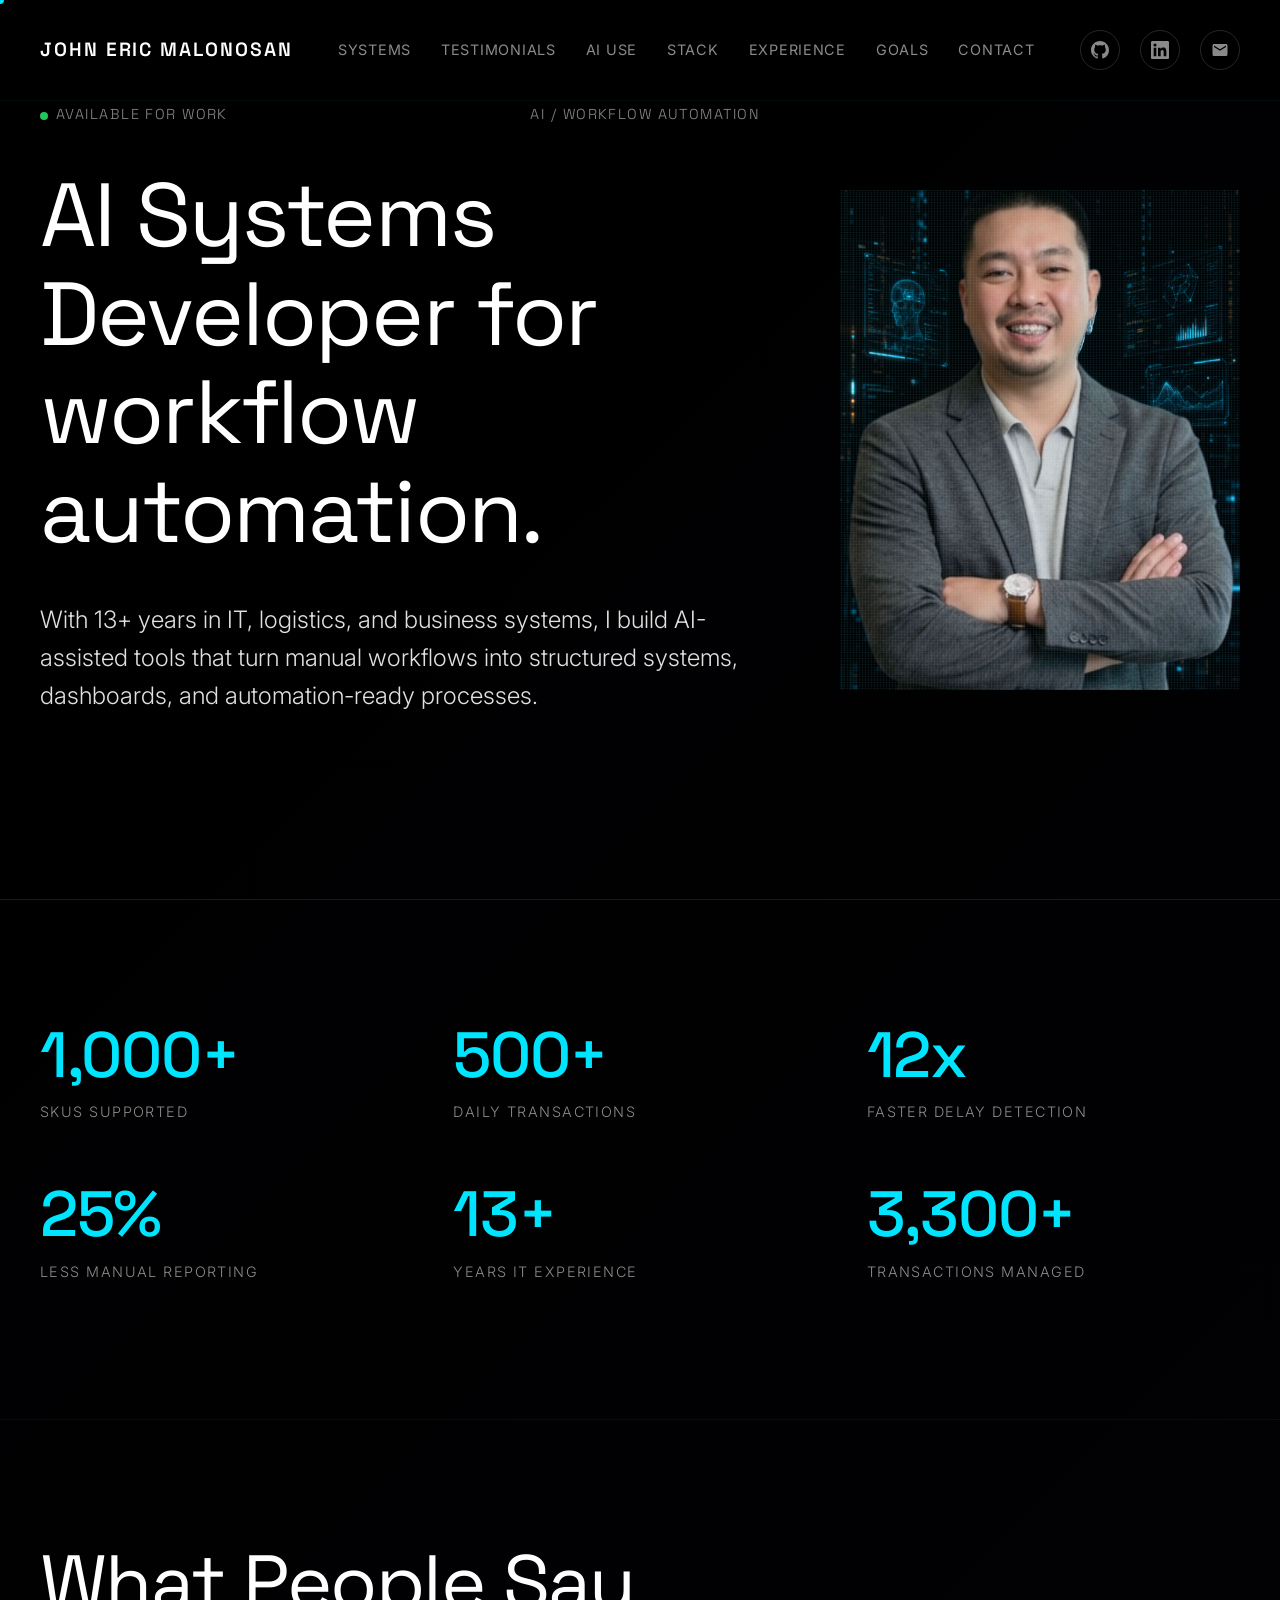
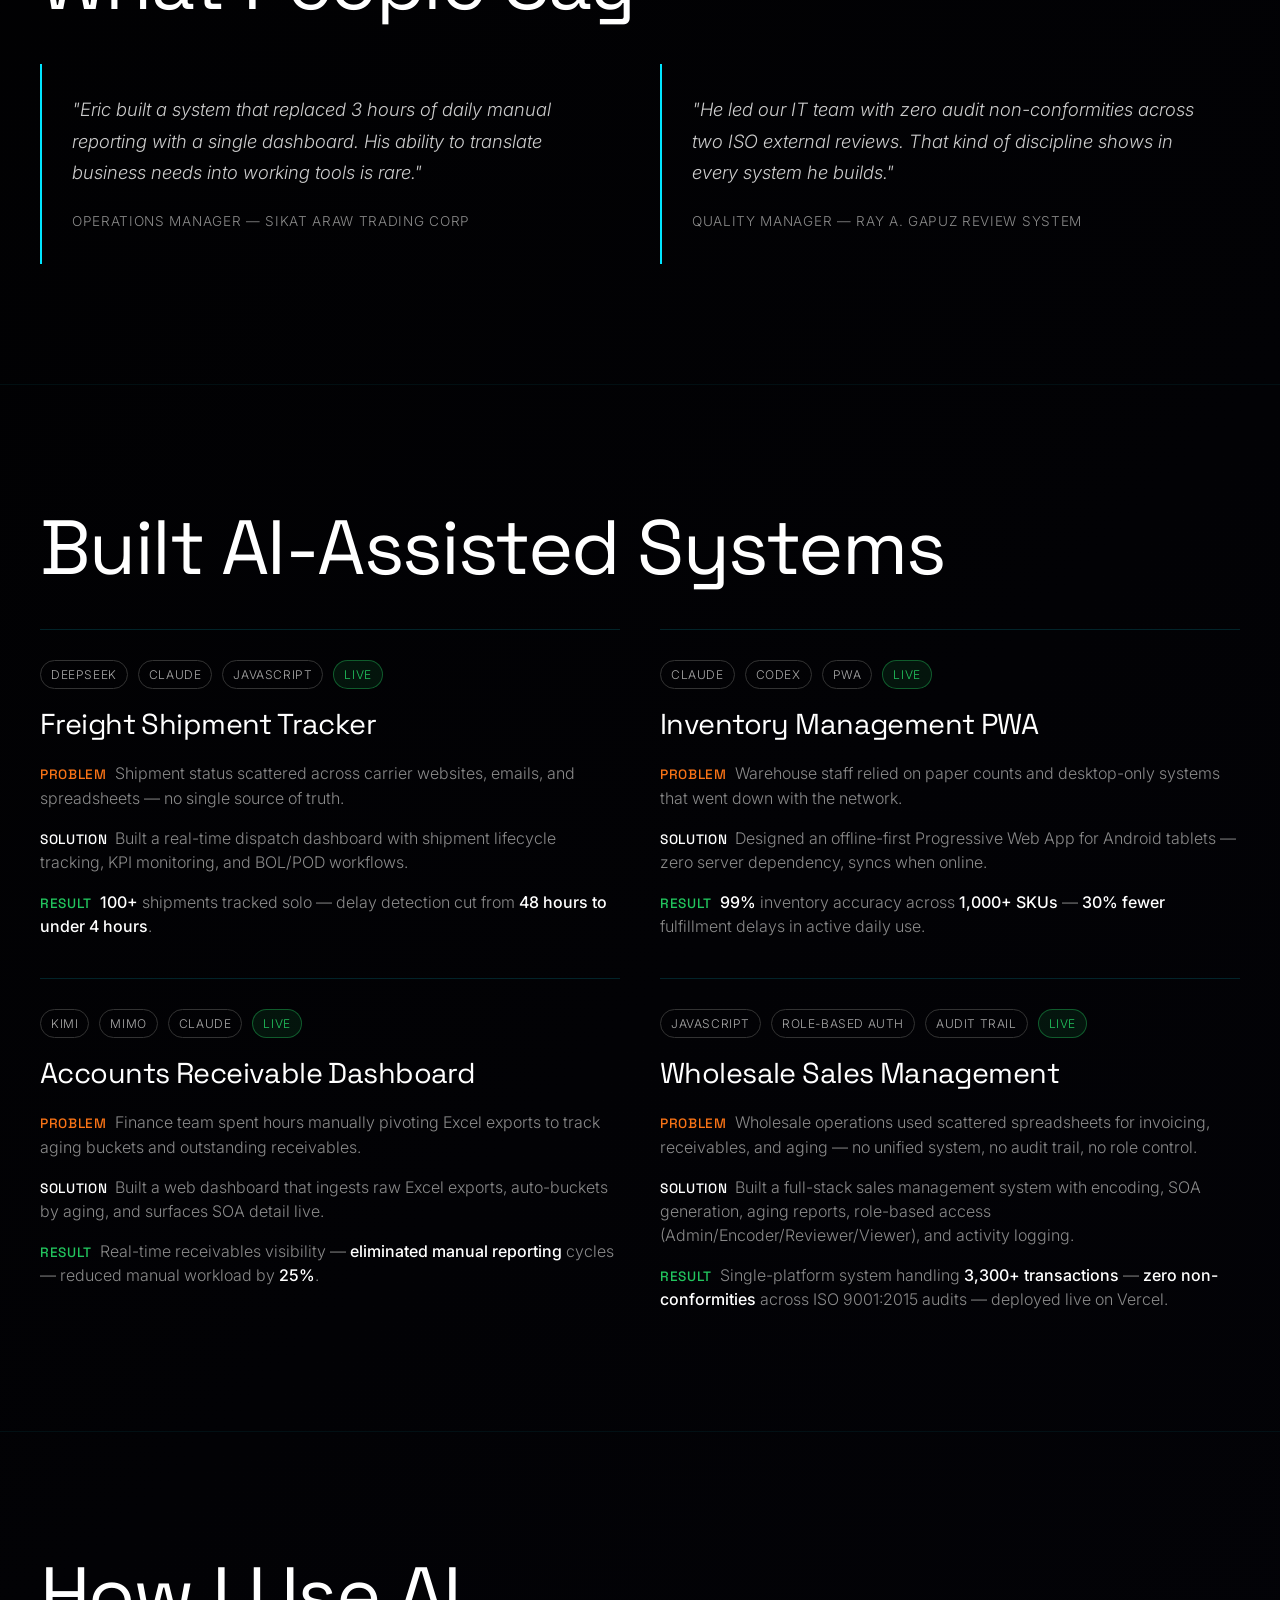
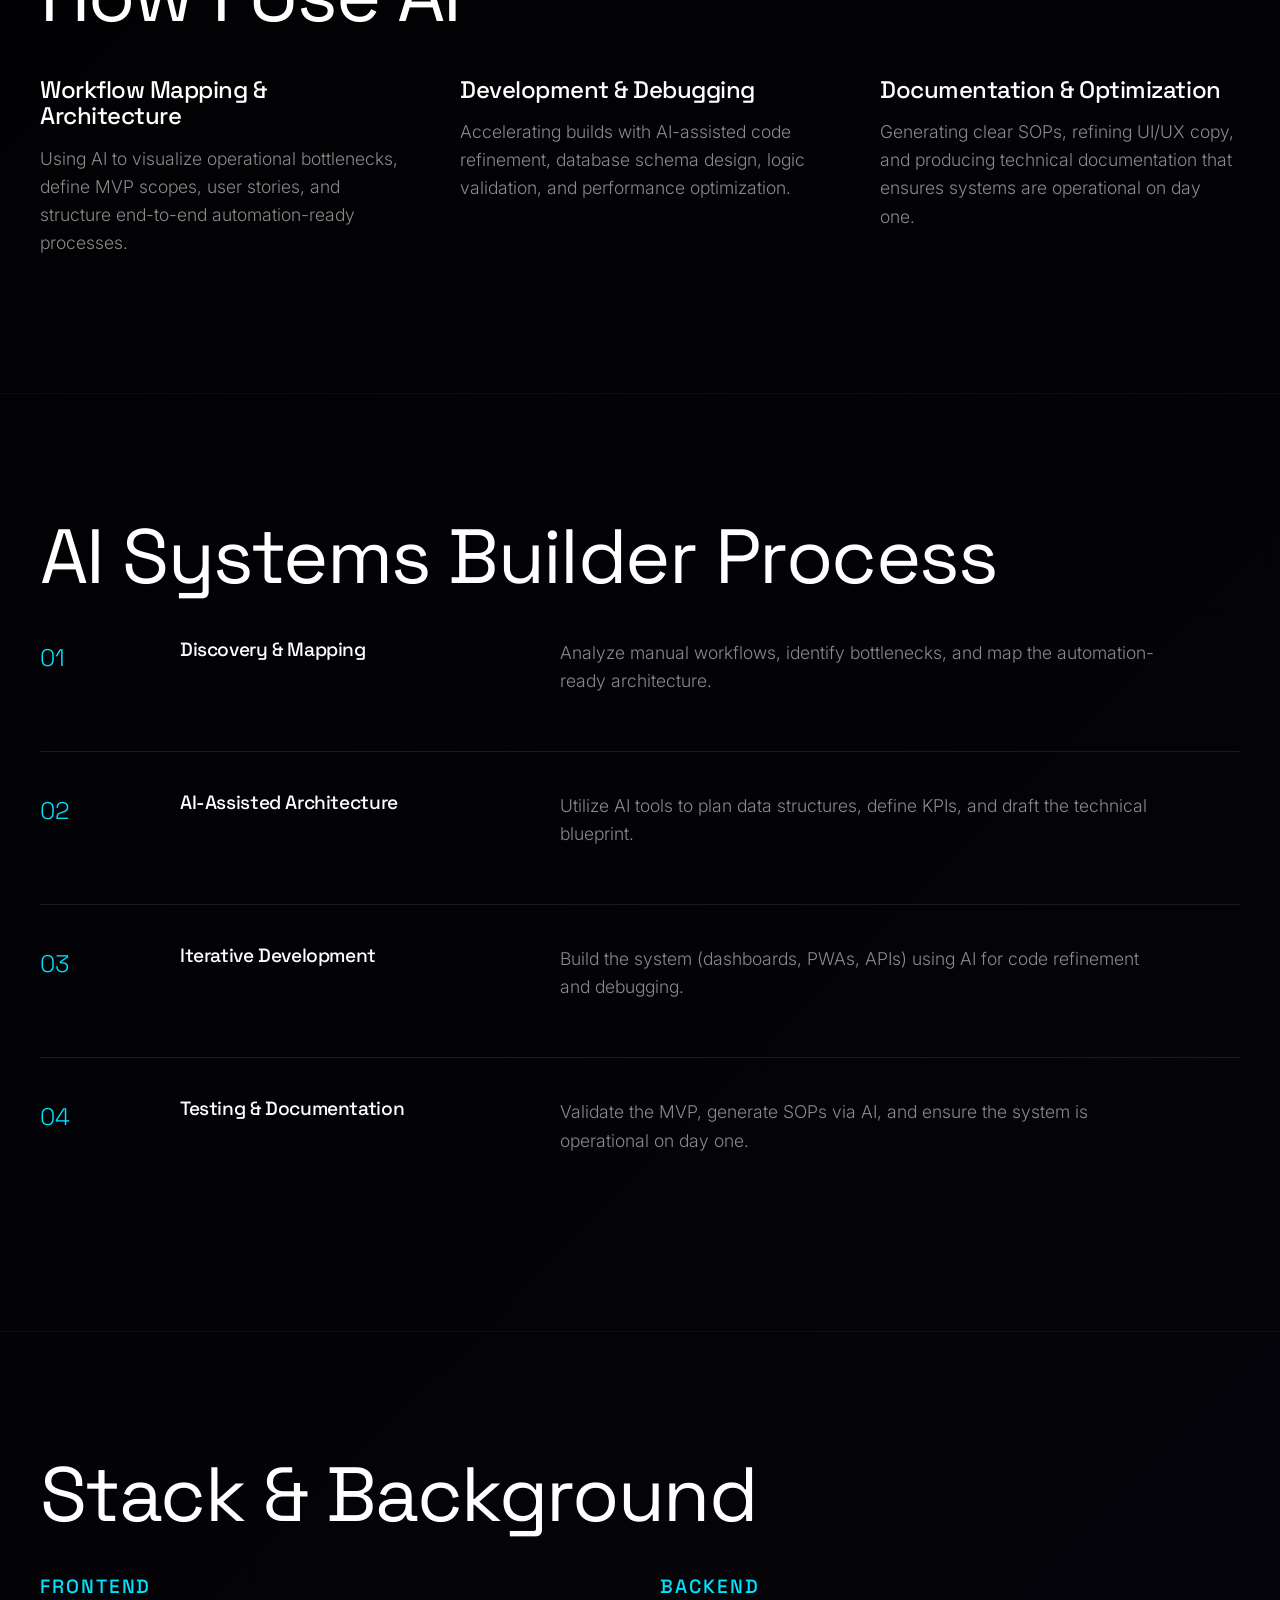
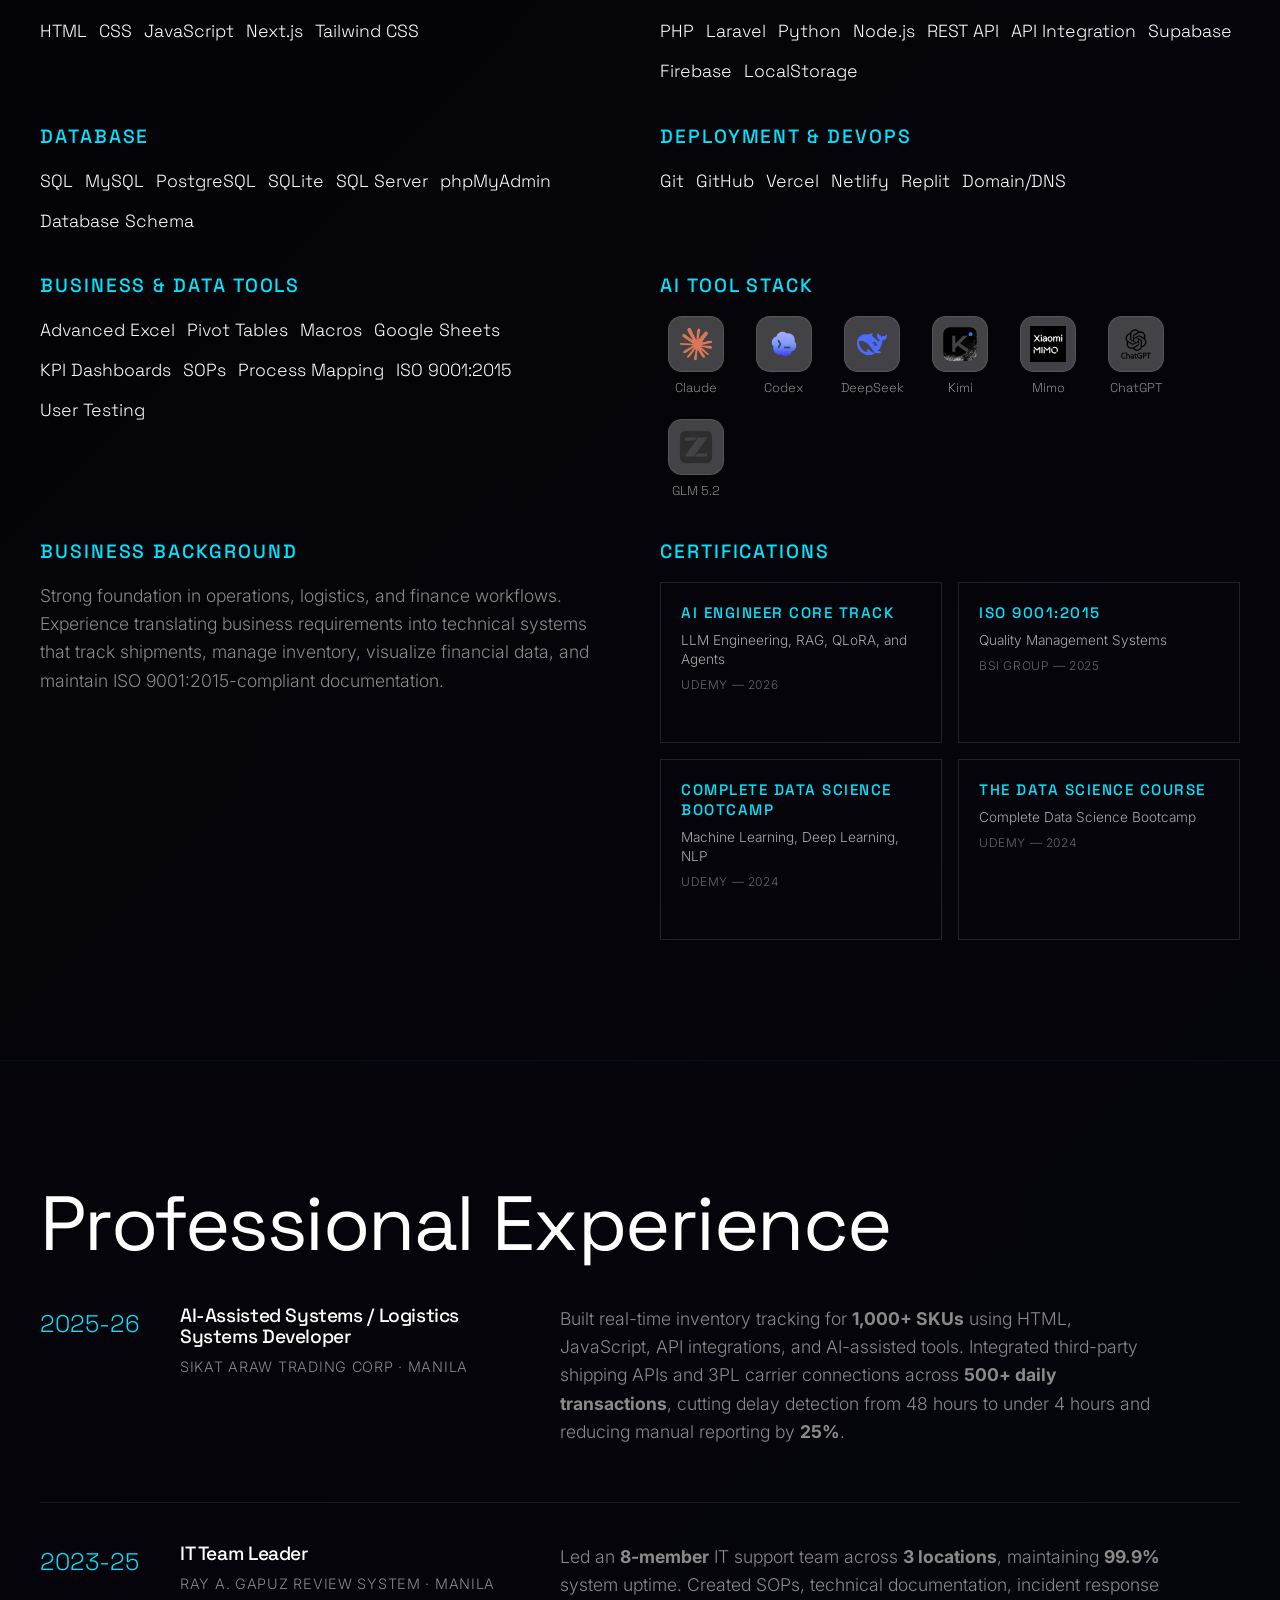
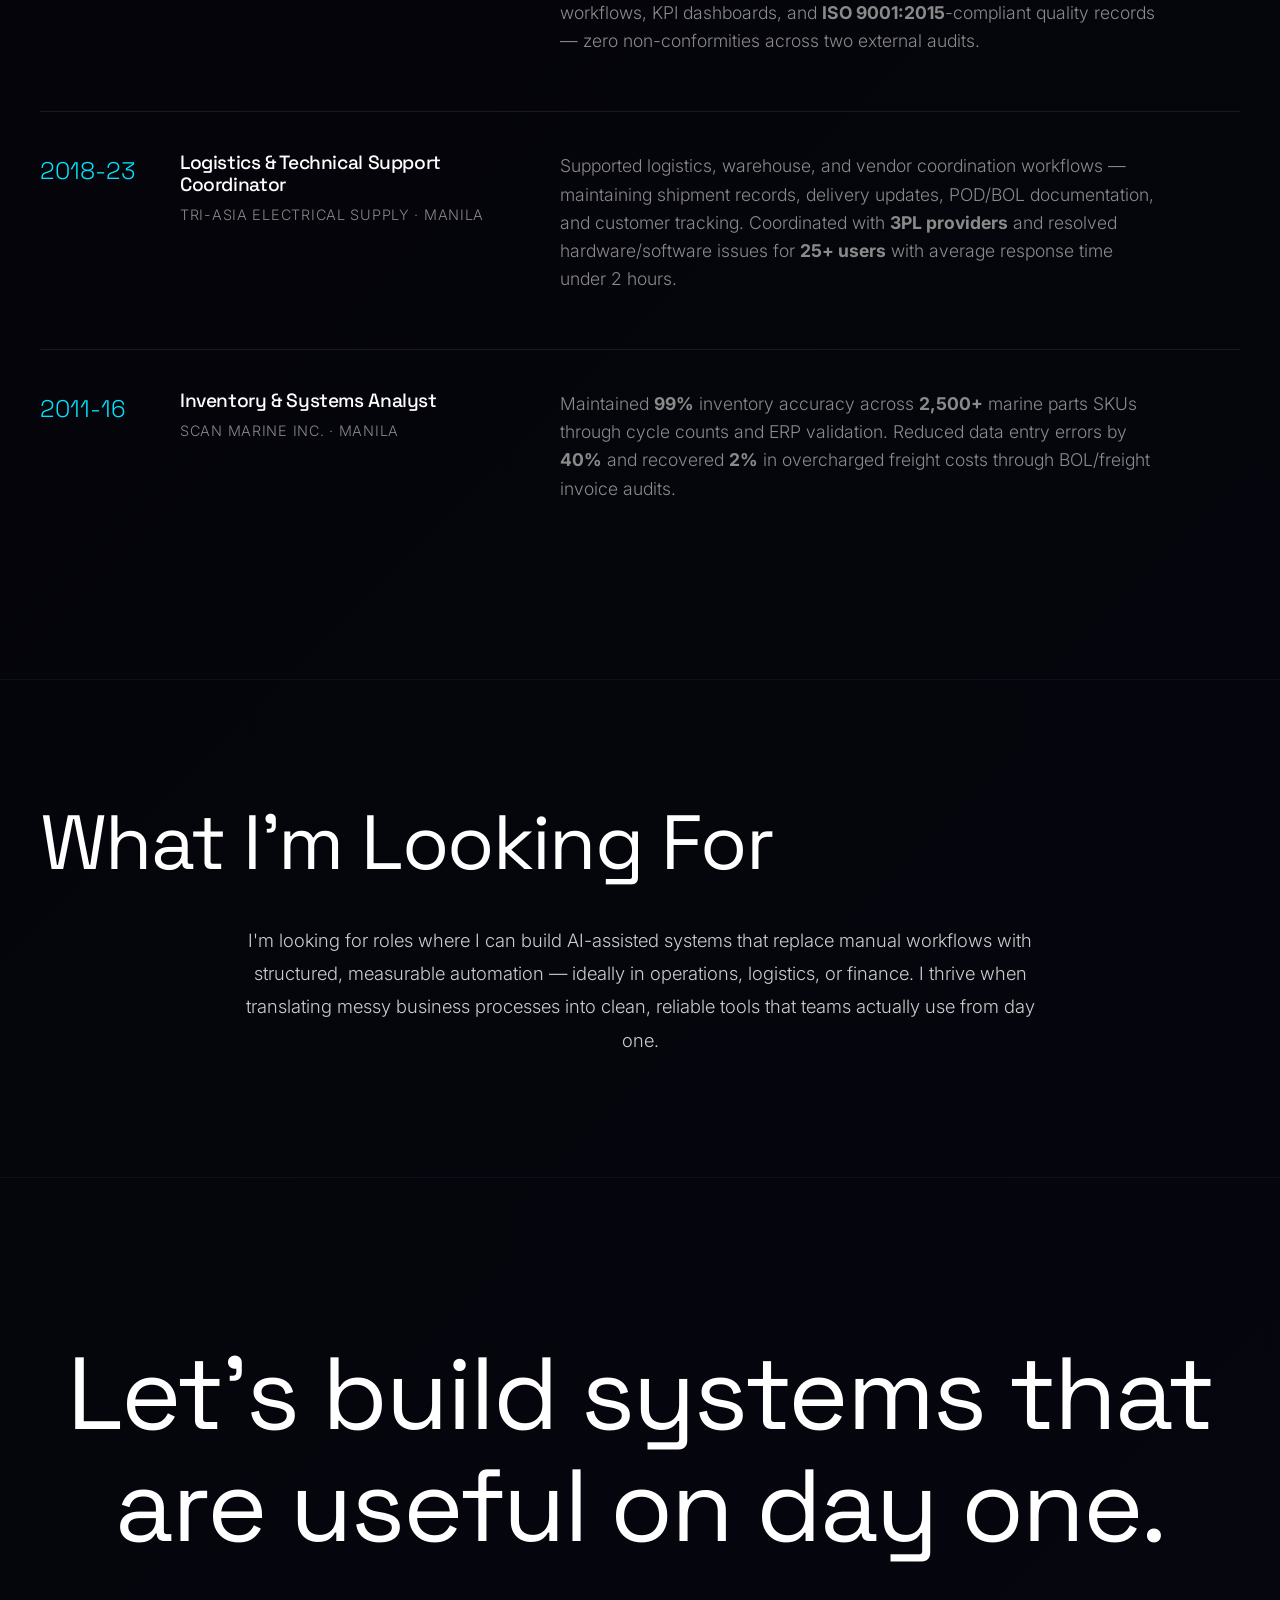
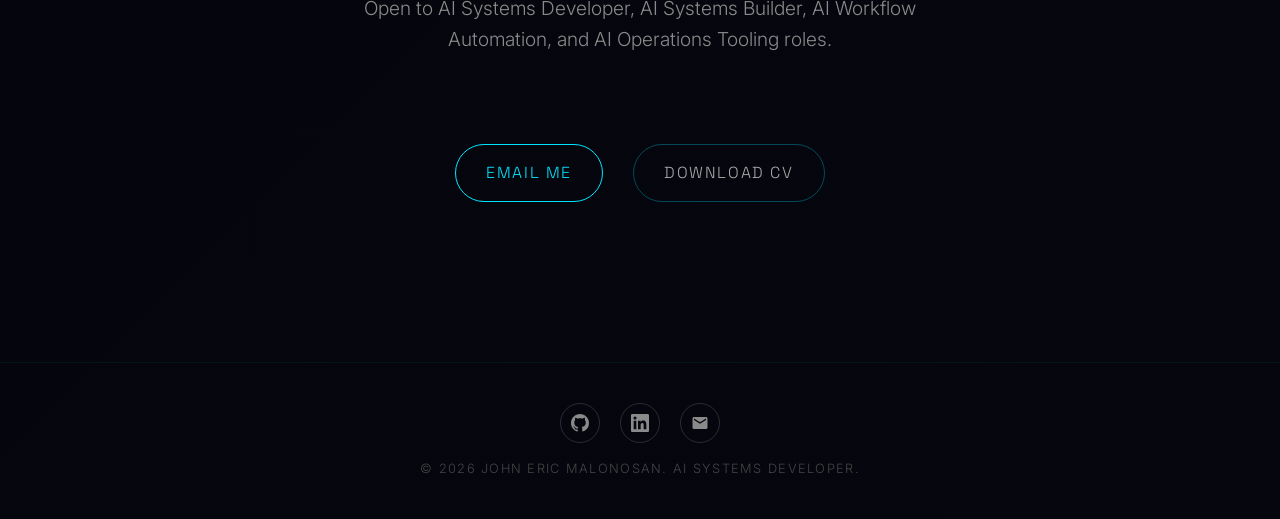
==== commit fbf416ee: "Fix duplicate navLinks variable declaration" ====
--- a/index.html
+++ b/index.html
@@ -758,16 +758,16 @@
 
         // Mobile burger menu
         const burger = document.getElementById('burger');
-        const navLinks = document.querySelector('.nav-links');
+        const navMenu = document.querySelector('.nav-links');
         if (burger) {
             burger.addEventListener('click', () => {
                 burger.classList.toggle('active');
-                navLinks.classList.toggle('open');
+                navMenu.classList.toggle('open');
             });
-            navLinks.querySelectorAll('a').forEach(link => {
+            navMenu.querySelectorAll('a').forEach(link => {
                 link.addEventListener('click', () => {
                     burger.classList.remove('active');
-                    navLinks.classList.remove('open');
+                    navMenu.classList.remove('open');
                 });
             });
         }
